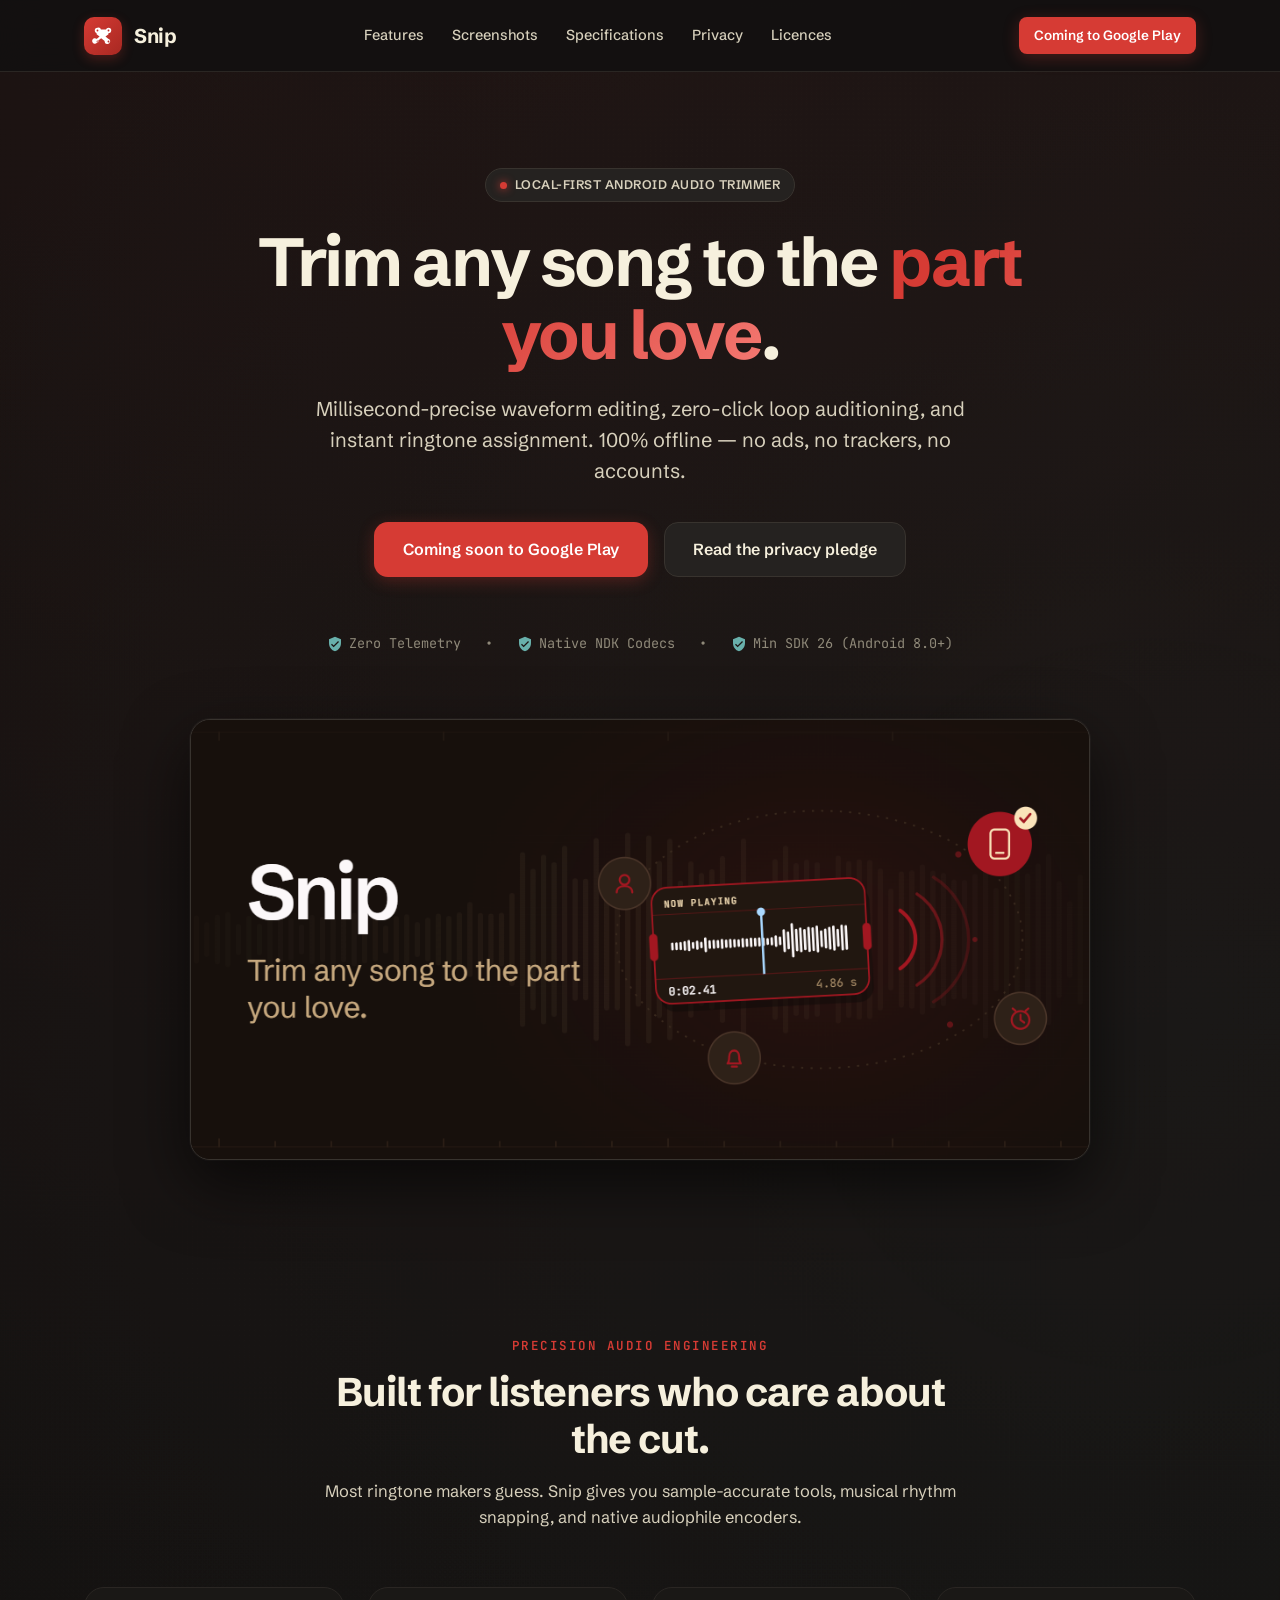
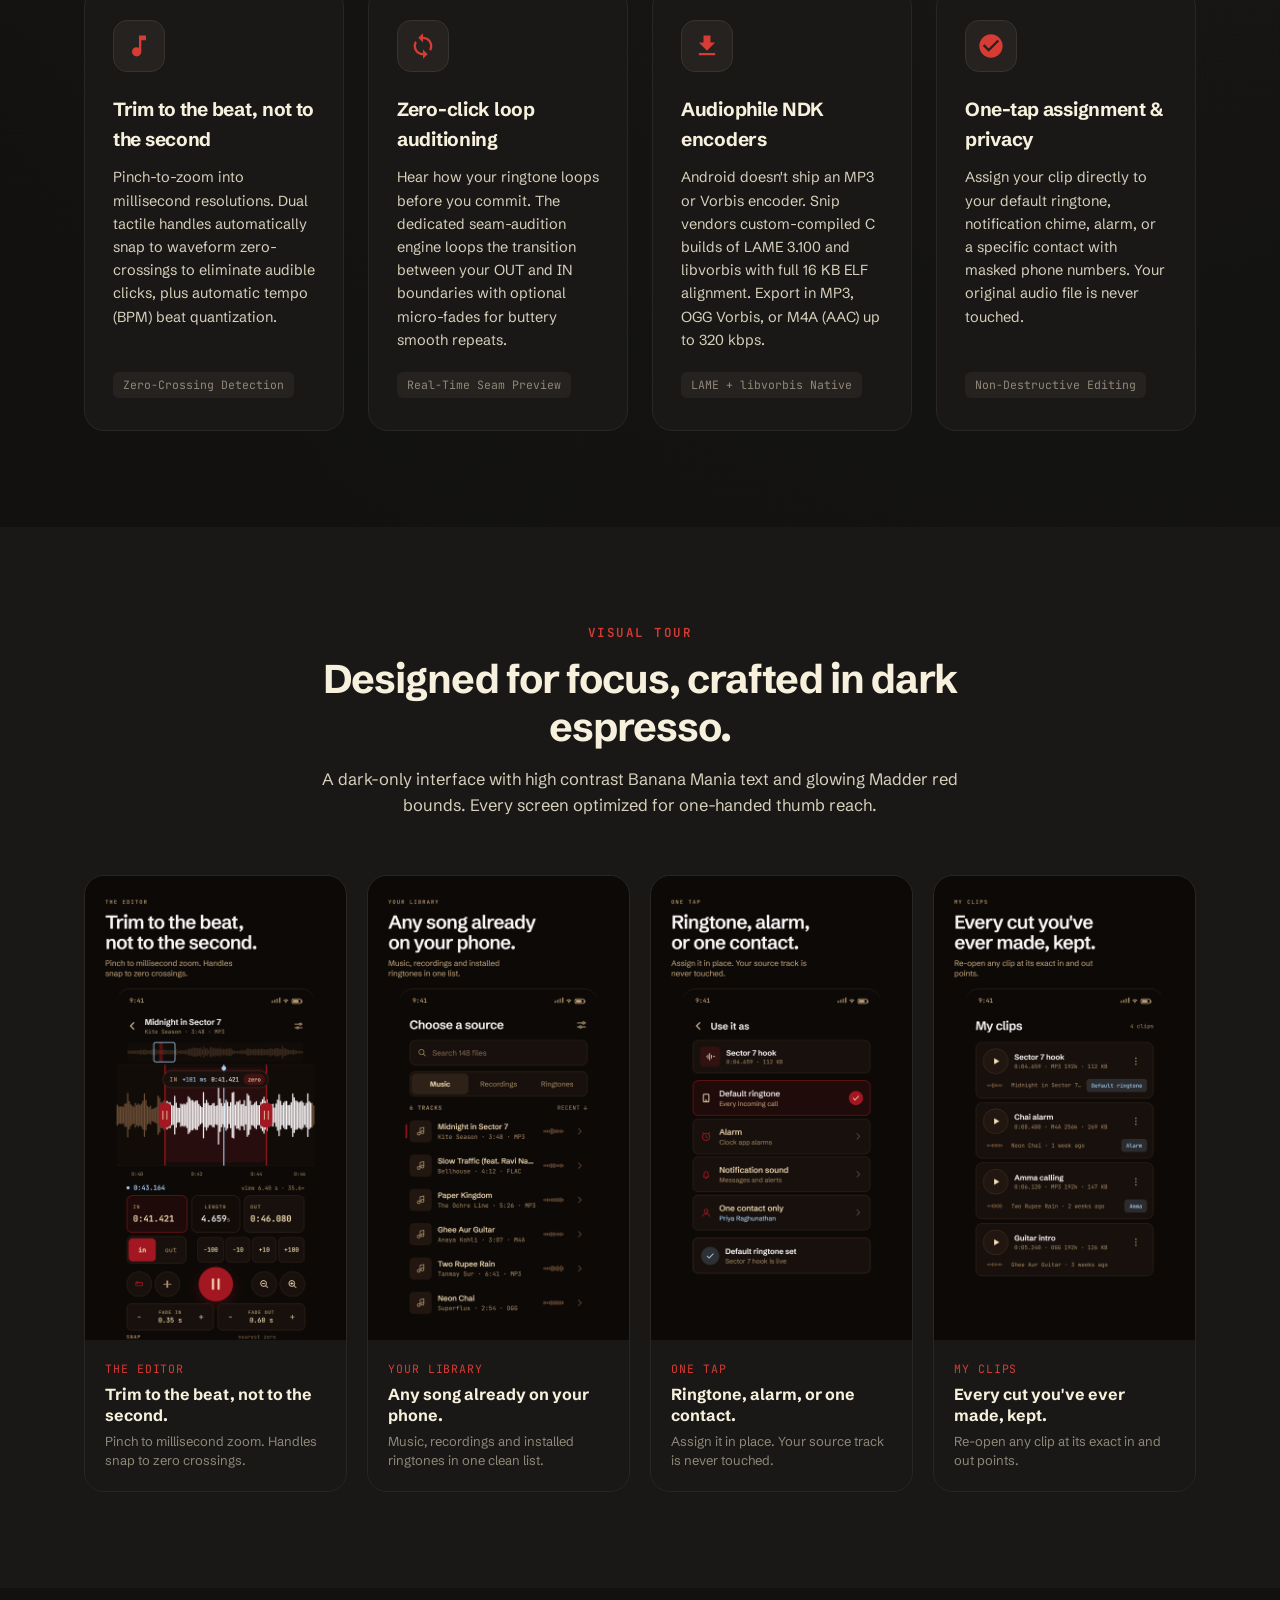
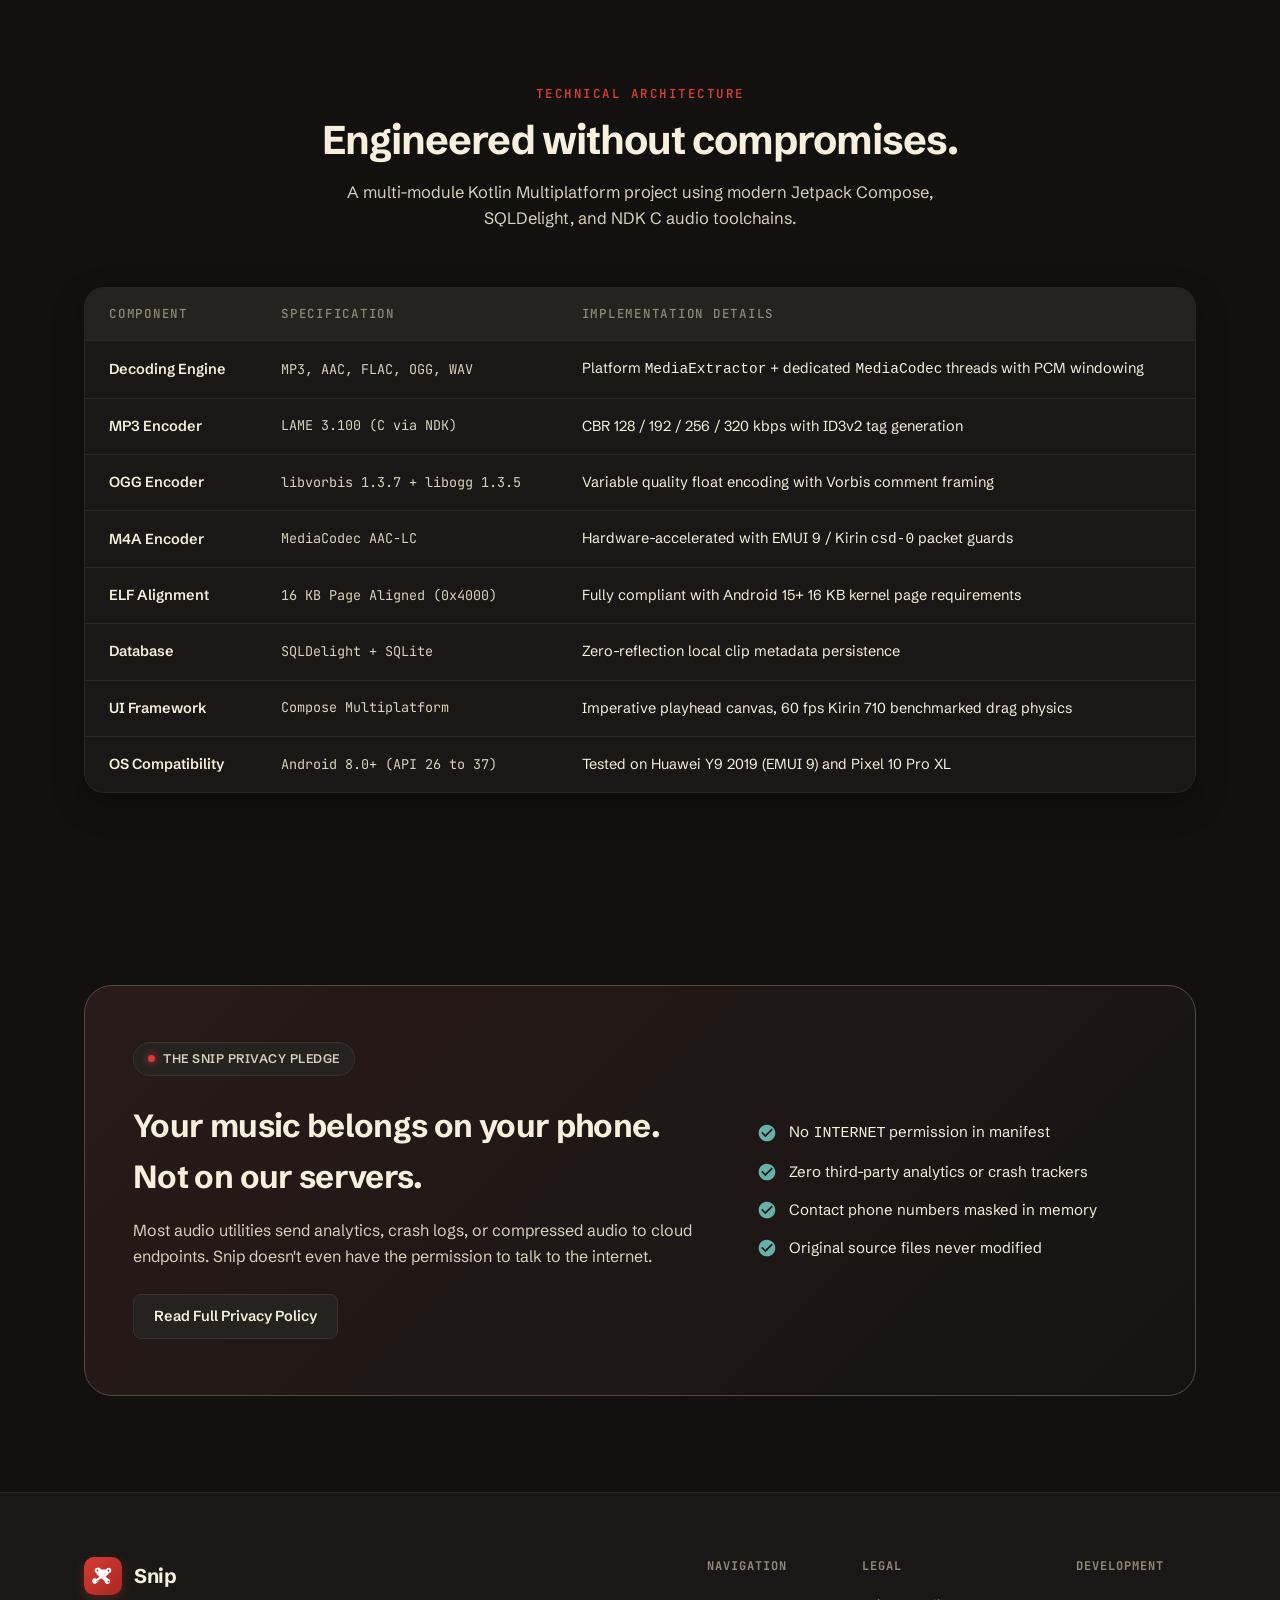
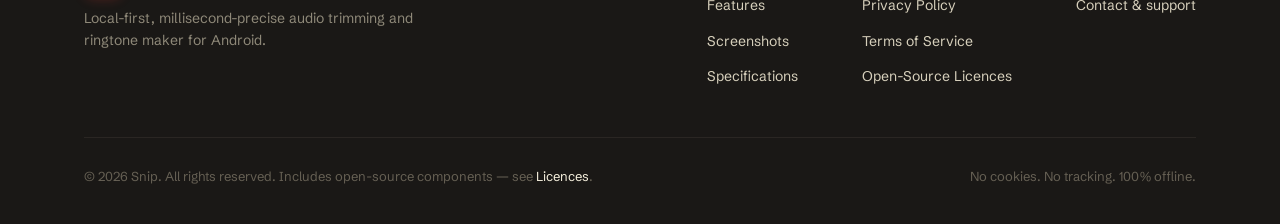
==== index.html @ 416686cb "Publish Snip website: landing page, privacy policy, terms, licences Co-Authored-By: Claude Opus 5 <n" ====
<!DOCTYPE html>
<html lang="en">
<head>
  <meta charset="UTF-8">
  <meta name="viewport" content="width=device-width, initial-scale=1.0">
  <title>Snip: Ringtone & Audio Trimmer — Local-first Android Audio Editor</title>
  <meta name="description" content="Trim any song to the part you love. Millisecond-precise, zero-click loops, native LAME MP3 & Vorbis OGG encoding, and instant contact ringtone assignment. 100% local, no analytics.">
  <link rel="stylesheet" href="style.css">
  <link rel="icon" type="image/png" href="assets/snip-01-icon-512.png">
</head>
<body>
  <!-- HEADER / NAV -->
  <header class="navbar">
    <div class="container">
      <a href="index.html" class="nav-brand">
        <div class="brand-badge">
          <svg viewBox="0 0 24 24"><path d="M6 3a3 3 0 0 0-3 3c0 1.3.8 2.4 2 2.8V10l3.3 2.5L5 15.2V15a3 3 0 1 0 1.2 2.4l3.8-2.9 3.8 2.9A3 3 0 1 0 18 15v.2l-3.3-2.7L18 10V8.8A3 3 0 0 0 21 6a3 3 0 0 0-3-3 3 3 0 0 0-2.8 2H9.8A3 3 0 0 0 6 3zm0 2a1 1 0 1 1 0 2 1 1 0 0 1 0-2zm12 0a1 1 0 1 1 0 2 1 1 0 0 1 0-2zm-12 12a1 1 0 1 1 0 2 1 1 0 0 1 0-2zm12 0a1 1 0 1 1 0 2 1 1 0 0 1 0-2z"/></svg>
        </div>
        <span>Snip</span>
      </a>
      <nav class="nav-links">
        <a href="#features">Features</a>
        <a href="#screenshots">Screenshots</a>
        <a href="#specs">Specifications</a>
        <a href="privacy.html">Privacy</a>
        <a href="licenses.html">Licences</a>
      </nav>
      <div class="nav-actions">
        <span class="btn btn-primary btn-sm" aria-disabled="true">Coming to Google Play</span>
      </div>
    </div>
  </header>

  <!-- HERO SECTION -->
  <section class="hero">
    <div class="container">
      <div class="pill-tag"><span class="dot"></span> Local-first Android Audio Trimmer</div>
      <h1 class="hero-title">Trim any song to the <span class="highlight">part you love</span>.</h1>
      <p class="hero-subtitle">Millisecond-precise waveform editing, zero-click loop auditioning, and instant ringtone assignment. 100% offline — no ads, no trackers, no accounts.</p>

      <div class="hero-cta-group">
        <span class="btn btn-primary btn-lg" aria-disabled="true">Coming soon to Google Play</span>
        <a href="privacy.html" class="btn btn-secondary btn-lg">Read the privacy pledge</a>
      </div>

      <div class="hero-trust">
        <span><svg viewBox="0 0 24 24" fill="currentColor"><path d="M12 1L3 5v6c0 5.55 3.84 10.74 9 12 5.16-1.26 9-6.45 9-12V5l-9-4zm-2 16l-4-4 1.41-1.41L10 14.17l6.59-6.59L18 9l-8 8z"/></svg> Zero Telemetry</span>
        <span>•</span>
        <span><svg viewBox="0 0 24 24" fill="currentColor"><path d="M12 1L3 5v6c0 5.55 3.84 10.74 9 12 5.16-1.26 9-6.45 9-12V5l-9-4zm-2 16l-4-4 1.41-1.41L10 14.17l6.59-6.59L18 9l-8 8z"/></svg> Native NDK Codecs</span>
        <span>•</span>
        <span><svg viewBox="0 0 24 24" fill="currentColor"><path d="M12 1L3 5v6c0 5.55 3.84 10.74 9 12 5.16-1.26 9-6.45 9-12V5l-9-4zm-2 16l-4-4 1.41-1.41L10 14.17l6.59-6.59L18 9l-8 8z"/></svg> Min SDK 26 (Android 8.0+)</span>
      </div>

      <div class="hero-showcase">
        <img src="assets/snip-02-feature-graphic-1024x500.png" alt="Snip Feature Graphic" class="hero-feature-graphic" width="1024" height="500">
      </div>
    </div>
  </section>

  <!-- FOUR FEATURE PILLARS -->
  <section class="section" id="features">
    <div class="container">
      <div class="section-header">
        <div class="section-eyebrow">Precision Audio Engineering</div>
        <h2 class="section-title">Built for listeners who care about the cut.</h2>
        <p class="section-description">Most ringtone makers guess. Snip gives you sample-accurate tools, musical rhythm snapping, and native audiophile encoders.</p>
      </div>

      <div class="features-grid">
        <!-- Feature 1 -->
        <div class="feature-card">
          <div class="feature-icon-wrapper">
            <svg width="28" height="28" viewBox="0 0 24 24" fill="currentColor"><path d="M12 3v10.55c-.59-.34-1.27-.55-2-.55-2.21 0-4 1.79-4 4s1.79 4 4 4 4-1.79 4-4V7h4V3h-6z"/></svg>
          </div>
          <h3>Trim to the beat, not to the second</h3>
          <p>Pinch-to-zoom into millisecond resolutions. Dual tactile handles automatically snap to waveform zero-crossings to eliminate audible clicks, plus automatic tempo (BPM) beat quantization.</p>
          <div class="feature-tag">Zero-Crossing Detection</div>
        </div>

        <!-- Feature 2 -->
        <div class="feature-card">
          <div class="feature-icon-wrapper">
            <svg width="28" height="28" viewBox="0 0 24 24" fill="currentColor"><path d="M12 4V1L8 5l4 4V6c3.31 0 6 2.69 6 6 0 1.01-.25 1.97-.7 2.8l1.46 1.46C19.54 15.03 20 13.57 20 12c0-4.42-3.58-8-8-8zm0 14c-3.31 0-6-2.69-6-6 0-1.01.25-1.97.7-2.8L5.24 7.74C4.46 8.97 4 10.43 4 12c0 4.42 3.58 8 8 8v3l4-4-4-4v3z"/></svg>
          </div>
          <h3>Zero-click loop auditioning</h3>
          <p>Hear how your ringtone loops before you commit. The dedicated seam-audition engine loops the transition between your OUT and IN boundaries with optional micro-fades for buttery smooth repeats.</p>
          <div class="feature-tag">Real-Time Seam Preview</div>
        </div>

        <!-- Feature 3 -->
        <div class="feature-card">
          <div class="feature-icon-wrapper">
            <svg width="28" height="28" viewBox="0 0 24 24" fill="currentColor"><path d="M19 9h-4V3H9v6H5l7 7 7-7zM5 18v2h14v-2H5z"/></svg>
          </div>
          <h3>Audiophile NDK encoders</h3>
          <p>Android doesn't ship an MP3 or Vorbis encoder. Snip vendors custom-compiled C builds of LAME 3.100 and libvorbis with full 16 KB ELF alignment. Export in MP3, OGG Vorbis, or M4A (AAC) up to 320 kbps.</p>
          <div class="feature-tag">LAME + libvorbis Native</div>
        </div>

        <!-- Feature 4 -->
        <div class="feature-card">
          <div class="feature-icon-wrapper">
            <svg width="28" height="28" viewBox="0 0 24 24" fill="currentColor"><path d="M12 2C6.48 2 2 6.48 2 12s4.48 10 10 10 10-4.48 10-10S17.52 2 12 2zm-2 15l-5-5 1.41-1.41L10 14.17l7.59-7.59L19 8l-9 9z"/></svg>
          </div>
          <h3>One-tap assignment &amp; privacy</h3>
          <p>Assign your clip directly to your default ringtone, notification chime, alarm, or a specific contact with masked phone numbers. Your original audio file is never touched.</p>
          <div class="feature-tag">Non-Destructive Editing</div>
        </div>
      </div>
    </div>
  </section>

  <!-- SCREENSHOT SHOWCASE -->
  <section class="section" id="screenshots" style="background: var(--bg-dark);">
    <div class="container">
      <div class="section-header">
        <div class="section-eyebrow">Visual Tour</div>
        <h2 class="section-title">Designed for focus, crafted in dark espresso.</h2>
        <p class="section-description">A dark-only interface with high contrast Banana Mania text and glowing Madder red bounds. Every screen optimized for one-handed thumb reach.</p>
      </div>

      <div class="gallery-grid">
        <!-- Frame 1 -->
        <div class="gallery-card">
          <div class="gallery-img-wrap">
            <img src="assets/snip-03-editor-1080x1920.png" alt="Snip Editor Screen" loading="lazy">
          </div>
          <div class="gallery-caption">
            <div class="eyebrow">The Editor</div>
            <h4>Trim to the beat, not to the second.</h4>
            <p>Pinch to millisecond zoom. Handles snap to zero crossings.</p>
          </div>
        </div>

        <!-- Frame 2 -->
        <div class="gallery-card">
          <div class="gallery-img-wrap">
            <img src="assets/snip-04-library-1080x1920.png" alt="Snip Library Screen" loading="lazy">
          </div>
          <div class="gallery-caption">
            <div class="eyebrow">Your Library</div>
            <h4>Any song already on your phone.</h4>
            <p>Music, recordings and installed ringtones in one clean list.</p>
          </div>
        </div>

        <!-- Frame 3 -->
        <div class="gallery-card">
          <div class="gallery-img-wrap">
            <img src="assets/snip-05-assign-1080x1920.png" alt="Snip Assign Screen" loading="lazy">
          </div>
          <div class="gallery-caption">
            <div class="eyebrow">One Tap</div>
            <h4>Ringtone, alarm, or one contact.</h4>
            <p>Assign it in place. Your source track is never touched.</p>
          </div>
        </div>

        <!-- Frame 4 -->
        <div class="gallery-card">
          <div class="gallery-img-wrap">
            <img src="assets/snip-06-clips-1080x1920.png" alt="Snip Saved Clips Screen" loading="lazy">
          </div>
          <div class="gallery-caption">
            <div class="eyebrow">My Clips</div>
            <h4>Every cut you've ever made, kept.</h4>
            <p>Re-open any clip at its exact in and out points.</p>
          </div>
        </div>
      </div>
    </div>
  </section>

  <!-- SPECIFICATIONS TABLE -->
  <section class="section" id="specs">
    <div class="container">
      <div class="section-header">
        <div class="section-eyebrow">Technical Architecture</div>
        <h2 class="section-title">Engineered without compromises.</h2>
        <p class="section-description">A multi-module Kotlin Multiplatform project using modern Jetpack Compose, SQLDelight, and NDK C audio toolchains.</p>
      </div>

      <div class="specs-table-wrapper">
        <table class="specs-table">
          <thead>
            <tr>
              <th>Component</th>
              <th>Specification</th>
              <th>Implementation Details</th>
            </tr>
          </thead>
          <tbody>
            <tr>
              <td><strong>Decoding Engine</strong></td>
              <td class="mono">MP3, AAC, FLAC, OGG, WAV</td>
              <td>Platform <code>MediaExtractor</code> + dedicated <code>MediaCodec</code> threads with PCM windowing</td>
            </tr>
            <tr>
              <td><strong>MP3 Encoder</strong></td>
              <td class="mono">LAME 3.100 (C via NDK)</td>
              <td>CBR 128 / 192 / 256 / 320 kbps with ID3v2 tag generation</td>
            </tr>
            <tr>
              <td><strong>OGG Encoder</strong></td>
              <td class="mono">libvorbis 1.3.7 + libogg 1.3.5</td>
              <td>Variable quality float encoding with Vorbis comment framing</td>
            </tr>
            <tr>
              <td><strong>M4A Encoder</strong></td>
              <td class="mono">MediaCodec AAC-LC</td>
              <td>Hardware-accelerated with EMUI 9 / Kirin <code>csd-0</code> packet guards</td>
            </tr>
            <tr>
              <td><strong>ELF Alignment</strong></td>
              <td class="mono">16 KB Page Aligned (0x4000)</td>
              <td>Fully compliant with Android 15+ 16 KB kernel page requirements</td>
            </tr>
            <tr>
              <td><strong>Database</strong></td>
              <td class="mono">SQLDelight + SQLite</td>
              <td>Zero-reflection local clip metadata persistence</td>
            </tr>
            <tr>
              <td><strong>UI Framework</strong></td>
              <td class="mono">Compose Multiplatform</td>
              <td>Imperative playhead canvas, 60 fps Kirin 710 benchmarked drag physics</td>
            </tr>
            <tr>
              <td><strong>OS Compatibility</strong></td>
              <td class="mono">Android 8.0+ (API 26 to 37)</td>
              <td>Tested on Huawei Y9 2019 (EMUI 9) and Pixel 10 Pro XL</td>
            </tr>
          </tbody>
        </table>
      </div>
    </div>
  </section>

  <!-- PRIVACY BANNER -->
  <section class="section">
    <div class="container">
      <div class="privacy-banner">
        <div class="privacy-content">
          <div class="pill-tag"><span class="dot"></span> The Snip Privacy Pledge</div>
          <h3>Your music belongs on your phone. Not on our servers.</h3>
          <p>Most audio utilities send analytics, crash logs, or compressed audio to cloud endpoints. Snip doesn't even have the permission to talk to the internet.</p>
          <a href="privacy.html" class="btn btn-secondary">Read Full Privacy Policy</a>
        </div>
        <ul class="privacy-points">
          <li>
            <svg width="20" height="20" viewBox="0 0 24 24" fill="currentColor"><path d="M12 2C6.48 2 2 6.48 2 12s4.48 10 10 10 10-4.48 10-10S17.52 2 12 2zm-2 15l-5-5 1.41-1.41L10 14.17l7.59-7.59L19 8l-9 9z"/></svg>
            <span>No <code>INTERNET</code> permission in manifest</span>
          </li>
          <li>
            <svg width="20" height="20" viewBox="0 0 24 24" fill="currentColor"><path d="M12 2C6.48 2 2 6.48 2 12s4.48 10 10 10 10-4.48 10-10S17.52 2 12 2zm-2 15l-5-5 1.41-1.41L10 14.17l7.59-7.59L19 8l-9 9z"/></svg>
            <span>Zero third-party analytics or crash trackers</span>
          </li>
          <li>
            <svg width="20" height="20" viewBox="0 0 24 24" fill="currentColor"><path d="M12 2C6.48 2 2 6.48 2 12s4.48 10 10 10 10-4.48 10-10S17.52 2 12 2zm-2 15l-5-5 1.41-1.41L10 14.17l7.59-7.59L19 8l-9 9z"/></svg>
            <span>Contact phone numbers masked in memory</span>
          </li>
          <li>
            <svg width="20" height="20" viewBox="0 0 24 24" fill="currentColor"><path d="M12 2C6.48 2 2 6.48 2 12s4.48 10 10 10 10-4.48 10-10S17.52 2 12 2zm-2 15l-5-5 1.41-1.41L10 14.17l7.59-7.59L19 8l-9 9z"/></svg>
            <span>Original source files never modified</span>
          </li>
        </ul>
      </div>
    </div>
  </section>

  <!-- FOOTER -->
  <footer class="footer">
    <div class="container">
      <div class="footer-top">
        <div class="footer-brand">
          <div class="nav-brand">
            <div class="brand-badge">
              <svg viewBox="0 0 24 24"><path d="M6 3a3 3 0 0 0-3 3c0 1.3.8 2.4 2 2.8V10l3.3 2.5L5 15.2V15a3 3 0 1 0 1.2 2.4l3.8-2.9 3.8 2.9A3 3 0 1 0 18 15v.2l-3.3-2.7L18 10V8.8A3 3 0 0 0 21 6a3 3 0 0 0-3-3 3 3 0 0 0-2.8 2H9.8A3 3 0 0 0 6 3zm0 2a1 1 0 1 1 0 2 1 1 0 0 1 0-2zm12 0a1 1 0 1 1 0 2 1 1 0 0 1 0-2zm-12 12a1 1 0 1 1 0 2 1 1 0 0 1 0-2zm12 0a1 1 0 1 1 0 2 1 1 0 0 1 0-2z"/></svg>
            </div>
            <span>Snip</span>
          </div>
          <p>Local-first, millisecond-precise audio trimming and ringtone maker for Android.</p>
        </div>
        <div class="footer-nav">
          <div class="footer-col">
            <h5>Navigation</h5>
            <ul>
              <li><a href="#features">Features</a></li>
              <li><a href="#screenshots">Screenshots</a></li>
              <li><a href="#specs">Specifications</a></li>
            </ul>
          </div>
          <div class="footer-col">
            <h5>Legal</h5>
            <ul>
              <li><a href="privacy.html">Privacy Policy</a></li>
              <li><a href="terms.html">Terms of Service</a></li>
              <li><a href="licenses.html">Open-Source Licences</a></li>
            </ul>
          </div>
          <div class="footer-col">
            <h5>Development</h5>
            <ul>
              <li><a href="https://github.com/shayann07/snip-site/issues" target="_blank" rel="noopener">Contact &amp; support</a></li>
            </ul>
          </div>
        </div>
      </div>
      <div class="footer-bottom">
        <div>&copy; 2026 Snip. All rights reserved. Includes open-source components &mdash; see <a href="licenses.html">Licences</a>.</div>
        <div>No cookies. No tracking. 100% offline.</div>
      </div>
    </div>
  </footer>
</body>
</html>
---- style.css ----
@import url('https://fonts.googleapis.com/css2?family=JetBrains+Mono:wght@400;500;600&family=Schibsted+Grotesk:ital,wght@0,400;0,500;0,600;0,700;1,400&display=swap');

:root {
  --bg-darkest: #121110;
  --bg-dark: #1A1816;
  --bg-surface: #252220;
  --bg-surface-elevated: #2C2825;
  --border-subtle: #2A2623;
  --border-medium: #38332E;
  --border-highlight: #524B44;
  --ink-primary: #F6F0DD;
  --ink-secondary: #D7D0BC;
  --ink-tertiary: #8F8979;
  --ink-muted: #666054;
  --action: #D63B34;
  --action-hover: #E05048;
  --action-glow: rgba(214, 59, 52, 0.28);
  --action-subtle: rgba(214, 59, 52, 0.12);
  --accent-sky: #68B0AB;
  --accent-sky-glow: rgba(104, 176, 171, 0.2);
  --font-main: 'Schibsted Grotesk', -apple-system, BlinkMacSystemFont, 'Segoe UI', Roboto, sans-serif;
  --font-mono: 'JetBrains Mono', monospace;
  --radius-sm: 8px;
  --radius-md: 14px;
  --radius-lg: 20px;
  --radius-xl: 28px;
  --container-max: 1160px;
  --transition-fast: 0.15s ease;
  --transition-normal: 0.25s cubic-bezier(0.16, 1, 0.3, 1);
}

*, *::before, *::after {
  box-sizing: border-box;
  margin: 0;
  padding: 0;
}

html {
  font-family: var(--font-main);
  background-color: var(--bg-darkest);
  color: var(--ink-primary);
  scroll-behavior: smooth;
  -webkit-font-smoothing: antialiased;
  -moz-osx-font-smoothing: grayscale;
}

body {
  min-height: 100vh;
  display: flex;
  flex-direction: column;
  line-height: 1.6;
  overflow-x: hidden;
  background: radial-gradient(circle at 50% -10%, rgba(214, 59, 52, 0.08) 0%, transparent 45%),
              radial-gradient(circle at 90% 20%, rgba(104, 176, 171, 0.04) 0%, transparent 35%),
              var(--bg-darkest);
}

a {
  color: var(--ink-primary);
  text-decoration: none;
  transition: color var(--transition-fast);
}

a:hover {
  color: var(--action);
}

.container {
  width: 100%;
  max-width: var(--container-max);
  margin: 0 auto;
  padding: 0 24px;
}

/* NAVBAR */
.navbar {
  position: sticky;
  top: 0;
  z-index: 100;
  background: rgba(18, 17, 16, 0.82);
  backdrop-filter: blur(16px);
  -webkit-backdrop-filter: blur(16px);
  border-bottom: 1px solid var(--border-subtle);
  height: 72px;
  display: flex;
  align-items: center;
}

.navbar .container {
  display: flex;
  align-items: center;
  justify-content: space-between;
}

.nav-brand {
  display: flex;
  align-items: center;
  gap: 12px;
  font-weight: 700;
  font-size: 20px;
  letter-spacing: -0.02em;
  color: var(--ink-primary);
}

.nav-brand .brand-badge {
  display: inline-flex;
  align-items: center;
  justify-content: center;
  width: 38px;
  height: 38px;
  background: linear-gradient(135deg, var(--action) 0%, #A82822 100%);
  border-radius: 10px;
  box-shadow: 0 4px 12px var(--action-glow);
}

.nav-brand .brand-badge svg {
  width: 22px;
  height: 22px;
  fill: #FFFFFF;
}

.nav-links {
  display: flex;
  align-items: center;
  gap: 28px;
  list-style: none;
}

.nav-links a {
  font-size: 14.5px;
  font-weight: 500;
  color: var(--ink-secondary);
}

.nav-links a:hover, .nav-links a.active {
  color: var(--ink-primary);
}

.nav-actions {
  display: flex;
  align-items: center;
  gap: 16px;
}

/* BUTTONS */
.btn {
  display: inline-flex;
  align-items: center;
  justify-content: center;
  gap: 8px;
  padding: 10px 20px;
  border-radius: var(--radius-sm);
  font-size: 14.5px;
  font-weight: 600;
  cursor: pointer;
  transition: all var(--transition-normal);
  border: 1px solid transparent;
  text-decoration: none;
}

.btn-primary {
  background: var(--action);
  color: #FFFFFF;
  box-shadow: 0 4px 16px var(--action-glow);
}

.btn-primary:hover {
  background: var(--action-hover);
  color: #FFFFFF;
  transform: translateY(-1px);
  box-shadow: 0 6px 20px rgba(214, 59, 52, 0.4);
}

.btn-secondary {
  background: var(--bg-surface);
  color: var(--ink-primary);
  border-color: var(--border-medium);
}

.btn-secondary:hover {
  background: var(--bg-surface-elevated);
  border-color: var(--border-highlight);
  color: var(--ink-primary);
  transform: translateY(-1px);
}

.btn-sm {
  padding: 7px 14px;
  font-size: 13.5px;
}

.btn-lg {
  padding: 14px 28px;
  font-size: 16px;
  border-radius: var(--radius-md);
}

/* HERO SECTION */
.hero {
  padding: 96px 0 80px;
  text-align: center;
  position: relative;
}

.pill-tag {
  display: inline-flex;
  align-items: center;
  gap: 8px;
  padding: 6px 14px;
  border-radius: 9999px;
  background: var(--bg-surface);
  border: 1px solid var(--border-medium);
  font-size: 12.5px;
  font-weight: 600;
  letter-spacing: 0.04em;
  text-transform: uppercase;
  color: var(--ink-secondary);
  margin-bottom: 24px;
}

.pill-tag .dot {
  width: 7px;
  height: 7px;
  border-radius: 50%;
  background: var(--action);
  box-shadow: 0 0 8px var(--action);
}

.hero-title {
  font-size: clamp(38px, 6vw, 68px);
  font-weight: 700;
  line-height: 1.08;
  letter-spacing: -0.035em;
  color: var(--ink-primary);
  max-width: 820px;
  margin: 0 auto 20px;
}

.hero-title .highlight {
  background: linear-gradient(135deg, var(--action) 20%, #F57A73 100%);
  -webkit-background-clip: text;
  -webkit-text-fill-color: transparent;
}

.hero-subtitle {
  font-size: clamp(17px, 2.2vw, 20px);
  color: var(--ink-secondary);
  max-width: 660px;
  margin: 0 auto 36px;
  line-height: 1.55;
}

.hero-cta-group {
  display: flex;
  align-items: center;
  justify-content: center;
  gap: 16px;
  margin-bottom: 56px;
  flex-wrap: wrap;
}

.hero-trust {
  display: flex;
  align-items: center;
  justify-content: center;
  gap: 24px;
  font-size: 13.5px;
  color: var(--ink-tertiary);
  font-family: var(--font-mono);
  margin-bottom: 64px;
}

.hero-trust span {
  display: inline-flex;
  align-items: center;
  gap: 6px;
}

.hero-trust svg {
  width: 16px;
  height: 16px;
  color: var(--accent-sky);
}

.hero-showcase {
  position: relative;
  max-width: 900px;
  margin: 0 auto;
}

.hero-feature-graphic {
  width: 100%;
  height: auto;
  border-radius: var(--radius-lg);
  border: 1px solid var(--border-medium);
  box-shadow: 0 24px 64px rgba(0, 0, 0, 0.6), 0 0 0 1px rgba(255, 255, 255, 0.04);
  display: block;
}

/* SECTION COMMON */
.section {
  padding: 96px 0;
  position: relative;
}

.section-header {
  text-align: center;
  max-width: 640px;
  margin: 0 auto 56px;
}

.section-eyebrow {
  font-family: var(--font-mono);
  font-size: 12.5px;
  font-weight: 600;
  letter-spacing: 0.12em;
  text-transform: uppercase;
  color: var(--action);
  margin-bottom: 12px;
}

.section-title {
  font-size: clamp(28px, 3.8vw, 40px);
  font-weight: 700;
  line-height: 1.18;
  letter-spacing: -0.025em;
  color: var(--ink-primary);
  margin-bottom: 16px;
}

.section-description {
  font-size: 16.5px;
  color: var(--ink-secondary);
  line-height: 1.6;
}

/* FEATURES GRID */
.features-grid {
  display: grid;
  grid-template-columns: repeat(auto-fit, minmax(260px, 1fr));
  gap: 24px;
}

.feature-card {
  background: var(--bg-dark);
  border: 1px solid var(--border-subtle);
  border-radius: var(--radius-lg);
  padding: 32px 28px;
  transition: all var(--transition-normal);
  display: flex;
  flex-direction: column;
}

.feature-card:hover {
  transform: translateY(-4px);
  border-color: var(--border-highlight);
  box-shadow: 0 16px 36px rgba(0, 0, 0, 0.4);
}

.feature-icon-wrapper {
  width: 52px;
  height: 52px;
  border-radius: 14px;
  background: var(--bg-surface);
  border: 1px solid var(--border-medium);
  display: flex;
  align-items: center;
  justify-content: center;
  margin-bottom: 22px;
  color: var(--action);
}

.feature-card h3 {
  font-size: 19px;
  font-weight: 700;
  letter-spacing: -0.015em;
  color: var(--ink-primary);
  margin-bottom: 12px;
}

.feature-card p {
  font-size: 14.5px;
  color: var(--ink-secondary);
  line-height: 1.6;
  flex-grow: 1;
}

.feature-tag {
  display: inline-block;
  margin-top: 20px;
  font-family: var(--font-mono);
  font-size: 11.5px;
  color: var(--ink-tertiary);
  background: var(--bg-surface);
  padding: 4px 10px;
  border-radius: 6px;
  width: fit-content;
}

/* SCREENSHOT SHOWCASE */
.gallery-grid {
  display: grid;
  grid-template-columns: repeat(4, 1fr);
  gap: 20px;
}

.gallery-card {
  background: var(--bg-dark);
  border: 1px solid var(--border-subtle);
  border-radius: var(--radius-lg);
  overflow: hidden;
  transition: all var(--transition-normal);
  display: flex;
  flex-direction: column;
}

.gallery-card:hover {
  transform: translateY(-4px);
  border-color: var(--border-highlight);
}

.gallery-img-wrap {
  width: 100%;
  aspect-ratio: 9 / 16;
  overflow: hidden;
  background: var(--bg-surface);
  position: relative;
}

.gallery-img-wrap img {
  width: 100%;
  height: 100%;
  object-fit: cover;
  transition: transform var(--transition-normal);
}

.gallery-card:hover .gallery-img-wrap img {
  transform: scale(1.02);
}

.gallery-caption {
  padding: 20px;
  background: var(--bg-dark);
}

.gallery-caption .eyebrow {
  font-family: var(--font-mono);
  font-size: 11.5px;
  color: var(--action);
  text-transform: uppercase;
  letter-spacing: 0.08em;
  margin-bottom: 6px;
}

.gallery-caption h4 {
  font-size: 16px;
  font-weight: 700;
  color: var(--ink-primary);
  margin-bottom: 6px;
  line-height: 1.3;
}

.gallery-caption p {
  font-size: 13px;
  color: var(--ink-tertiary);
  line-height: 1.5;
}

/* SPECS & FORMAT MATRIX */
.specs-table-wrapper {
  background: var(--bg-dark);
  border: 1px solid var(--border-subtle);
  border-radius: var(--radius-lg);
  overflow: hidden;
  box-shadow: 0 12px 32px rgba(0, 0, 0, 0.3);
}

.specs-table {
  width: 100%;
  border-collapse: collapse;
  text-align: left;
}

.specs-table th, .specs-table td {
  padding: 16px 24px;
  border-bottom: 1px solid var(--border-subtle);
  font-size: 14.5px;
}

.specs-table th {
  background: var(--bg-surface);
  color: var(--ink-tertiary);
  font-family: var(--font-mono);
  font-weight: 500;
  font-size: 12.5px;
  text-transform: uppercase;
  letter-spacing: 0.06em;
}

.specs-table tr:last-child td {
  border-bottom: none;
}

.specs-table td strong {
  color: var(--ink-primary);
  font-weight: 600;
}

.specs-table td.mono {
  font-family: var(--font-mono);
  font-size: 13.5px;
  color: var(--ink-secondary);
}

.status-badge {
  display: inline-flex;
  align-items: center;
  gap: 6px;
  font-family: var(--font-mono);
  font-size: 12px;
  font-weight: 600;
  padding: 3px 8px;
  border-radius: 4px;
  background: rgba(104, 176, 171, 0.14);
  color: var(--accent-sky);
}

/* PRIVACY CALLOUT */
.privacy-banner {
  background: linear-gradient(135deg, rgba(214, 59, 52, 0.08) 0%, rgba(18, 17, 16, 0.6) 100%),
              var(--bg-dark);
  border: 1px solid var(--border-highlight);
  border-radius: var(--radius-xl);
  padding: 56px 48px;
  display: grid;
  grid-template-columns: 1.2fr 0.8fr;
  gap: 40px;
  align-items: center;
}

.privacy-content h3 {
  font-size: 32px;
  font-weight: 700;
  letter-spacing: -0.02em;
  color: var(--ink-primary);
  margin-bottom: 16px;
}

.privacy-content p {
  font-size: 16px;
  color: var(--ink-secondary);
  line-height: 1.6;
  margin-bottom: 24px;
}

.privacy-points {
  list-style: none;
  display: flex;
  flex-direction: column;
  gap: 14px;
}

.privacy-points li {
  display: flex;
  align-items: center;
  gap: 12px;
  font-size: 15px;
  color: var(--ink-primary);
}

.privacy-points svg {
  color: var(--accent-sky);
  flex-shrink: 0;
}

/* LEGAL PAGES ARTICLE STYLING */
.legal-page {
  padding: 64px 0 96px;
}

.legal-header {
  border-bottom: 1px solid var(--border-subtle);
  padding-bottom: 32px;
  margin-bottom: 48px;
}

.legal-header h1 {
  font-size: clamp(32px, 4vw, 44px);
  font-weight: 700;
  letter-spacing: -0.025em;
  color: var(--ink-primary);
  margin-bottom: 12px;
}

.legal-header .meta {
  font-family: var(--font-mono);
  font-size: 13.5px;
  color: var(--ink-tertiary);
}

.legal-content {
  max-width: 820px;
  color: var(--ink-secondary);
  font-size: 16px;
  line-height: 1.75;
}

.legal-content h2 {
  font-size: 24px;
  font-weight: 700;
  color: var(--ink-primary);
  margin: 44px 0 16px;
  letter-spacing: -0.015em;
  border-bottom: 1px solid var(--border-subtle);
  padding-bottom: 8px;
}

.legal-content h3 {
  font-size: 18px;
  font-weight: 600;
  color: var(--ink-primary);
  margin: 28px 0 12px;
}

.legal-content p {
  margin-bottom: 20px;
}

.legal-content ul, .legal-content ol {
  margin: 0 0 24px 24px;
}

.legal-content li {
  margin-bottom: 8px;
}

.legal-content code {
  font-family: var(--font-mono);
  font-size: 14px;
  background: var(--bg-surface);
  color: var(--ink-primary);
  padding: 2px 6px;
  border-radius: 4px;
  border: 1px solid var(--border-medium);
}

.legal-content pre {
  background: var(--bg-dark);
  border: 1px solid var(--border-subtle);
  border-radius: var(--radius-sm);
  padding: 20px;
  overflow-x: auto;
  font-family: var(--font-mono);
  font-size: 13px;
  line-height: 1.5;
  color: var(--ink-secondary);
  margin: 20px 0 28px;
}

.callout-box {
  background: var(--bg-dark);
  border-left: 3px solid var(--action);
  padding: 20px 24px;
  border-radius: 0 var(--radius-sm) var(--radius-sm) 0;
  margin: 24px 0;
}

.callout-box p:last-child {
  margin-bottom: 0;
}

/* FOOTER */
.footer {
  margin-top: auto;
  background: var(--bg-dark);
  border-top: 1px solid var(--border-subtle);
  padding: 64px 0 40px;
}

.footer-top {
  display: flex;
  justify-content: space-between;
  align-items: flex-start;
  gap: 40px;
  margin-bottom: 48px;
  flex-wrap: wrap;
}

.footer-brand {
  max-width: 340px;
}

.footer-brand p {
  font-size: 14px;
  color: var(--ink-tertiary);
  margin-top: 12px;
  line-height: 1.6;
}

.footer-nav {
  display: flex;
  gap: 64px;
  flex-wrap: wrap;
}

.footer-col h5 {
  font-family: var(--font-mono);
  font-size: 12px;
  text-transform: uppercase;
  letter-spacing: 0.08em;
  color: var(--ink-tertiary);
  margin-bottom: 16px;
}

.footer-col ul {
  list-style: none;
  display: flex;
  flex-direction: column;
  gap: 10px;
}

.footer-col a {
  font-size: 14px;
  color: var(--ink-secondary);
}

.footer-col a:hover {
  color: var(--ink-primary);
}

.footer-bottom {
  display: flex;
  justify-content: space-between;
  align-items: center;
  border-top: 1px solid var(--border-subtle);
  padding-top: 28px;
  font-size: 13px;
  color: var(--ink-muted);
  flex-wrap: wrap;
  gap: 16px;
}

/* RESPONSIVE */
@media (max-width: 960px) {
  .gallery-grid {
    grid-template-columns: repeat(2, 1fr);
  }
  .privacy-banner {
    grid-template-columns: 1fr;
    padding: 36px 28px;
  }
}

@media (max-width: 640px) {
  .nav-links {
    display: none;
  }
  .gallery-grid {
    grid-template-columns: 1fr;
  }
  .hero-trust {
    flex-direction: column;
    gap: 10px;
  }
  .footer-top {
    flex-direction: column;
  }
  .footer-nav {
    gap: 36px;
  }
}
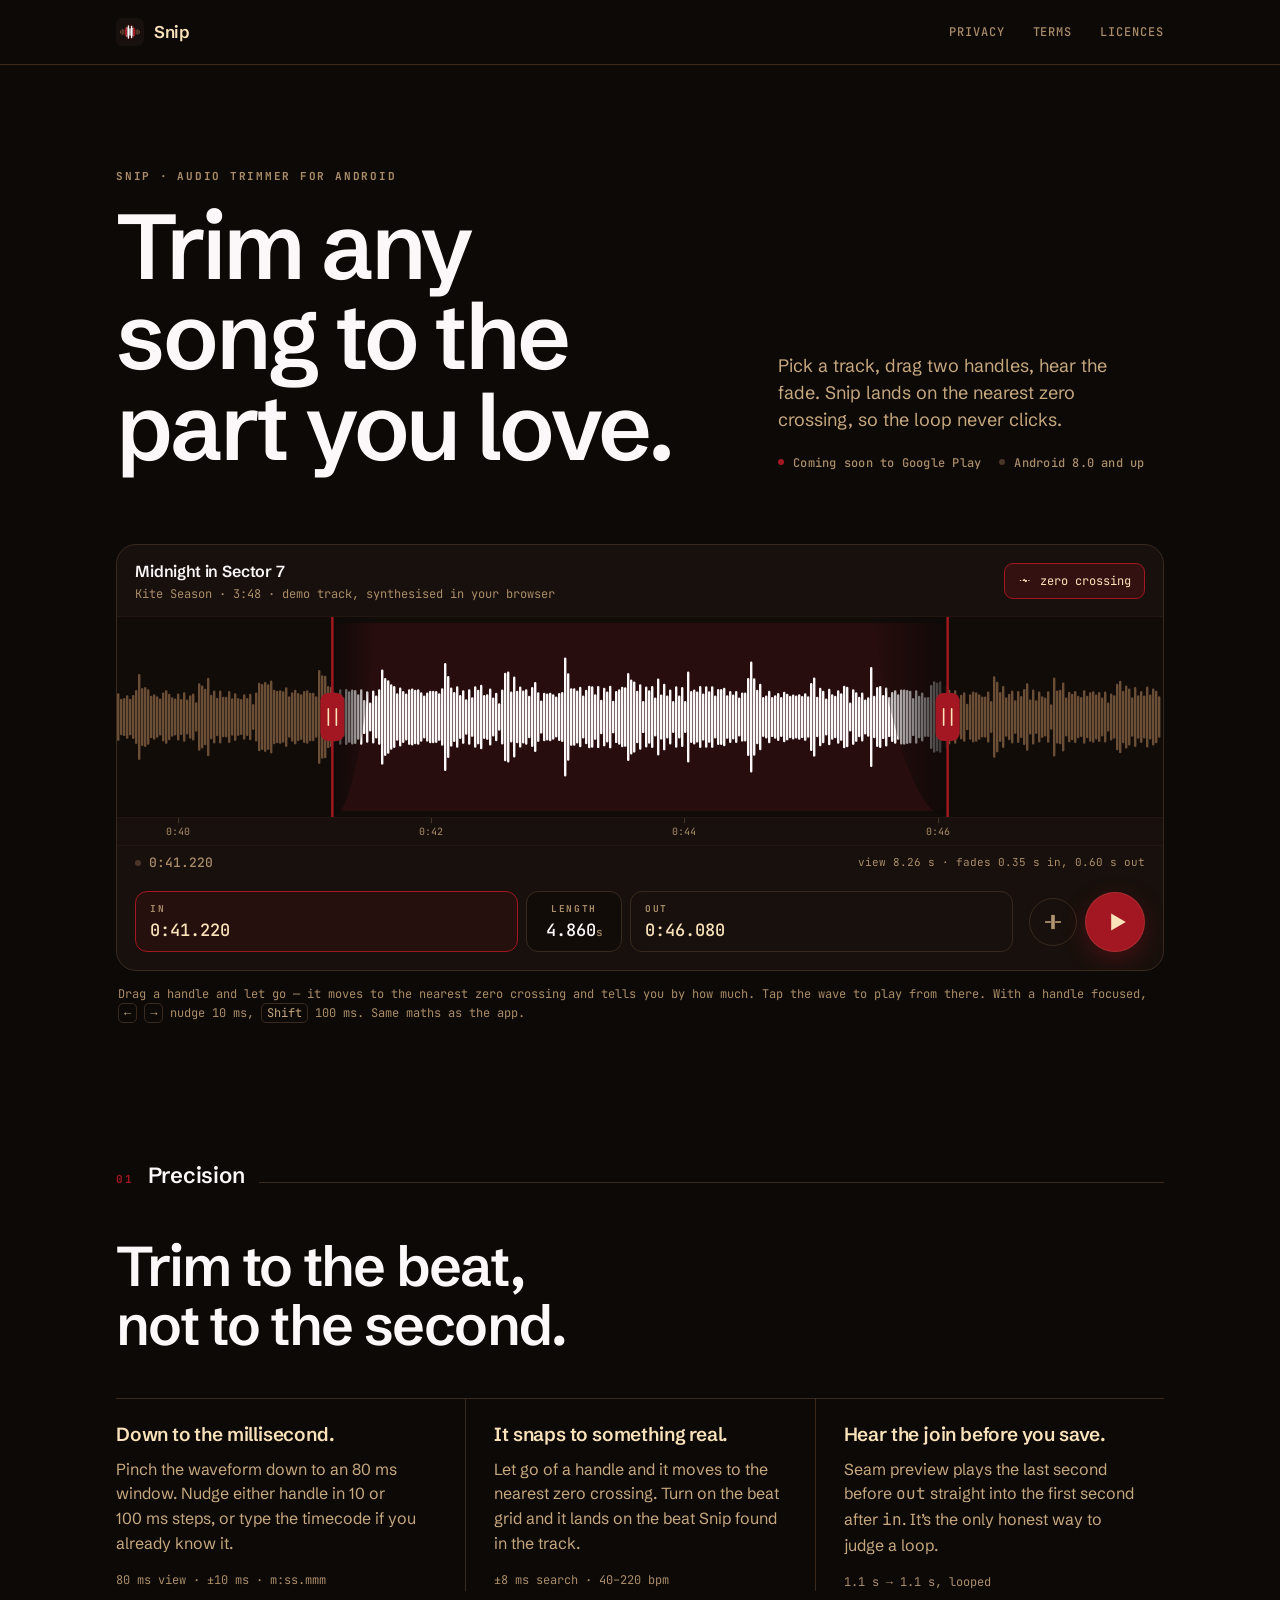
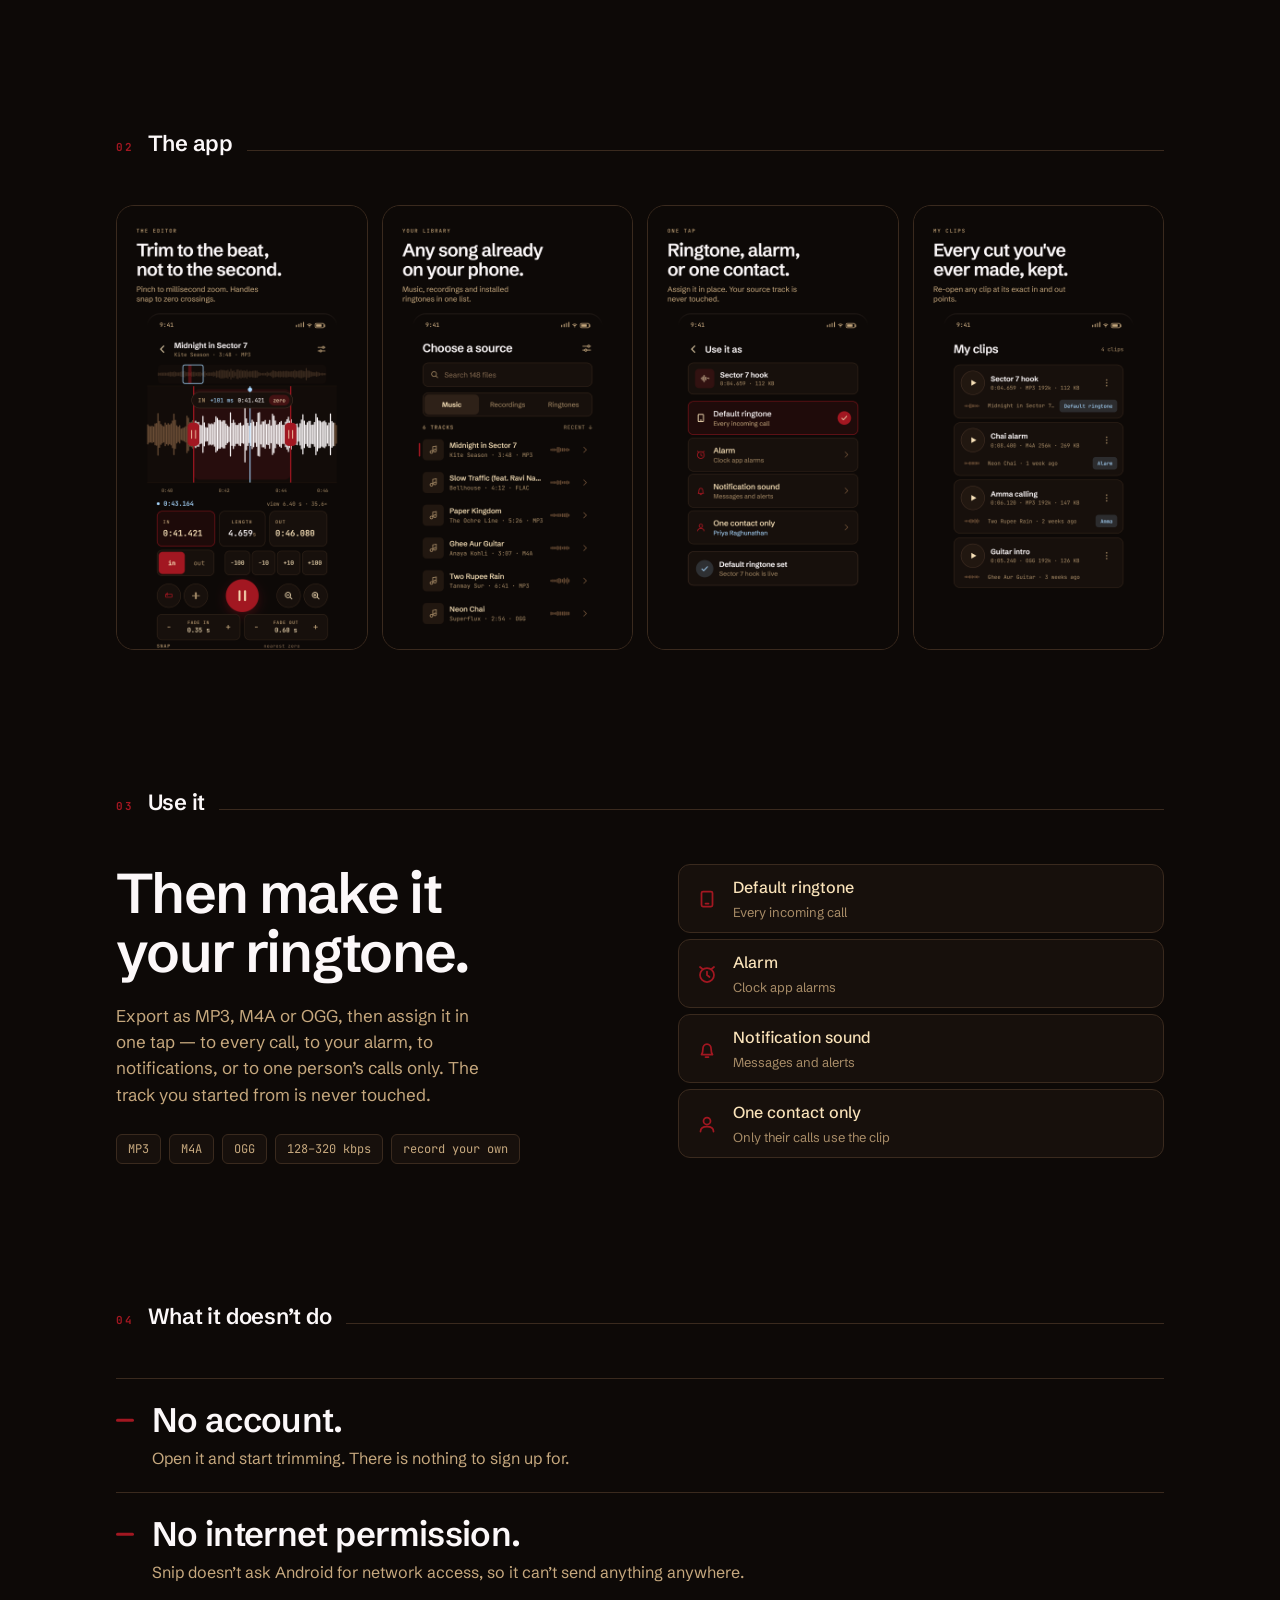
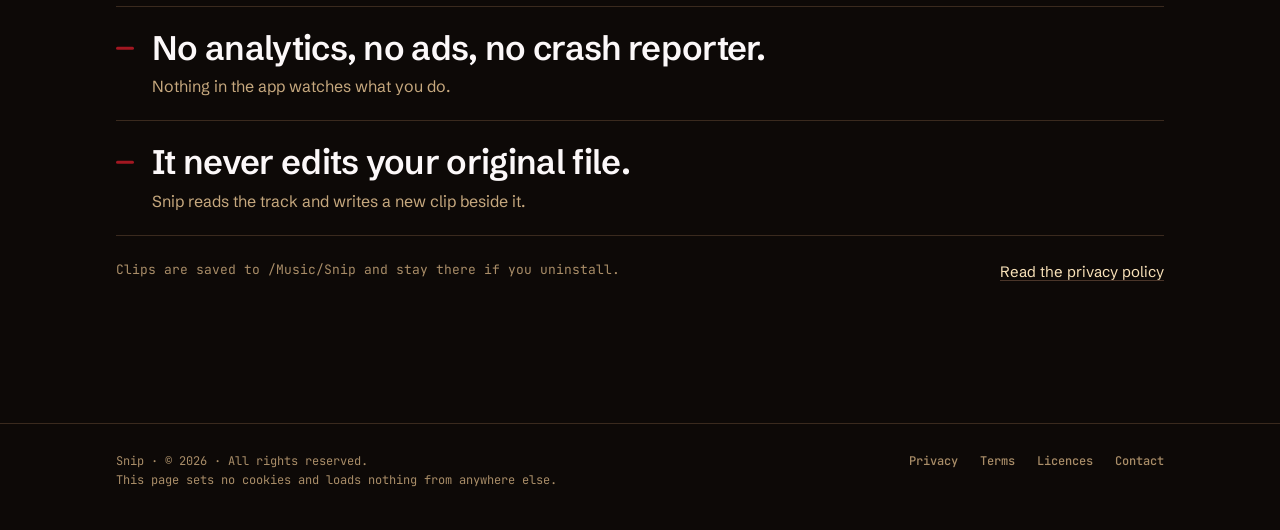
==== commit 47cc8299: "Rebuild the site by hand in Snip's design language - Home page is a working copy of the editor: drag" ====
--- a/index.html
+++ b/index.html
@@ -1,316 +1,178 @@
-<!DOCTYPE html>
+<!doctype html>
 <html lang="en">
 <head>
-  <meta charset="UTF-8">
-  <meta name="viewport" content="width=device-width, initial-scale=1.0">
-  <title>Snip: Ringtone & Audio Trimmer — Local-first Android Audio Editor</title>
-  <meta name="description" content="Trim any song to the part you love. Millisecond-precise, zero-click loops, native LAME MP3 & Vorbis OGG encoding, and instant contact ringtone assignment. 100% local, no analytics.">
-  <link rel="stylesheet" href="style.css">
-  <link rel="icon" type="image/png" href="assets/snip-01-icon-512.png">
+<meta charset="utf-8">
+<meta name="viewport" content="width=device-width, initial-scale=1">
+<meta http-equiv="Content-Security-Policy" content="default-src 'self'; img-src 'self'; style-src 'self'; script-src 'self'; font-src 'self'; media-src 'self'; connect-src 'none'; base-uri 'none'; form-action 'none'">
+<meta name="referrer" content="no-referrer">
+<title>Snip — trim any song to the part you love</title>
+<meta name="description" content="Snip is an Android audio trimmer and ringtone maker with a real waveform editor: millisecond zoom, zero-crossing snaps, seam preview. No account, no internet permission.">
+<meta name="theme-color" content="#0D0907">
+<link rel="icon" href="assets/icon.svg" type="image/svg+xml">
+<link rel="apple-touch-icon" href="assets/snip-01-icon-512.png">
+<link rel="preload" href="assets/fonts/schibsted-grotesk-latin.woff2" as="font" type="font/woff2" crossorigin>
+<link rel="preload" href="assets/fonts/jetbrains-mono-latin.woff2" as="font" type="font/woff2" crossorigin>
+<link rel="stylesheet" href="assets/site.css">
+<script src="assets/editor.js" defer></script>
 </head>
 <body>
-  <!-- HEADER / NAV -->
-  <header class="navbar">
-    <div class="container">
-      <a href="index.html" class="nav-brand">
-        <div class="brand-badge">
-          <svg viewBox="0 0 24 24"><path d="M6 3a3 3 0 0 0-3 3c0 1.3.8 2.4 2 2.8V10l3.3 2.5L5 15.2V15a3 3 0 1 0 1.2 2.4l3.8-2.9 3.8 2.9A3 3 0 1 0 18 15v.2l-3.3-2.7L18 10V8.8A3 3 0 0 0 21 6a3 3 0 0 0-3-3 3 3 0 0 0-2.8 2H9.8A3 3 0 0 0 6 3zm0 2a1 1 0 1 1 0 2 1 1 0 0 1 0-2zm12 0a1 1 0 1 1 0 2 1 1 0 0 1 0-2zm-12 12a1 1 0 1 1 0 2 1 1 0 0 1 0-2zm12 0a1 1 0 1 1 0 2 1 1 0 0 1 0-2z"/></svg>
+<a class="skip" href="#main">Skip to content</a>
+
+<header class="top">
+  <div class="wrap">
+    <a class="brand" href="./" aria-label="Snip, home"><img src="assets/icon.svg" alt="" width="28" height="28">Snip</a>
+    <nav aria-label="Legal">
+      <a href="privacy.html">Privacy</a>
+      <a href="terms.html">Terms</a>
+      <a href="licenses.html">Licences</a>
+    </nav>
+  </div>
+</header>
+
+<main id="main">
+  <section class="hero wrap" aria-labelledby="h1">
+    <div class="micro">Snip &middot; audio trimmer for Android</div>
+    <div class="hero-head">
+      <h1 id="h1">Trim any song to the part you love.</h1>
+      <div>
+        <p class="lede">Pick a track, drag two handles, hear the fade. Snip lands on the nearest zero crossing, so the loop never clicks.</p>
+        <div class="status">
+          <span class="soon">Coming soon to Google Play</span>
+          <span>Android 8.0 and up</span>
         </div>
-        <span>Snip</span>
-      </a>
-      <nav class="nav-links">
-        <a href="#features">Features</a>
-        <a href="#screenshots">Screenshots</a>
-        <a href="#specs">Specifications</a>
-        <a href="privacy.html">Privacy</a>
-        <a href="licenses.html">Licences</a>
-      </nav>
-      <div class="nav-actions">
-        <span class="btn btn-primary btn-sm" aria-disabled="true">Coming to Google Play</span>
       </div>
     </div>
-  </header>
 
-  <!-- HERO SECTION -->
-  <section class="hero">
-    <div class="container">
-      <div class="pill-tag"><span class="dot"></span> Local-first Android Audio Trimmer</div>
-      <h1 class="hero-title">Trim any song to the <span class="highlight">part you love</span>.</h1>
-      <p class="hero-subtitle">Millisecond-precise waveform editing, zero-click loop auditioning, and instant ringtone assignment. 100% offline — no ads, no trackers, no accounts.</p>
-
-      <div class="hero-cta-group">
-        <span class="btn btn-primary btn-lg" aria-disabled="true">Coming soon to Google Play</span>
-        <a href="privacy.html" class="btn btn-secondary btn-lg">Read the privacy pledge</a>
+    <div class="editor" aria-label="Try the editor">
+      <div class="ed-bar">
+        <div class="ed-track">
+          <div class="t">Midnight in Sector 7</div>
+          <div class="m">Kite Season &middot; 3:48 &middot; demo track, synthesised in your browser</div>
+        </div>
+        <button class="chip" type="button" data-snap aria-pressed="true">
+          <svg viewBox="0 0 24 24" aria-hidden="true"><path d="M3 12h18" stroke="currentColor" stroke-width="1.5" stroke-dasharray="2 2.5" fill="none"/><path d="M9 12c1.5-6 3 6 4.5 0" stroke="currentColor" stroke-width="1.75" stroke-linecap="round" fill="none"/></svg>
+          zero crossing
+        </button>
       </div>
 
-      <div class="hero-trust">
-        <span><svg viewBox="0 0 24 24" fill="currentColor"><path d="M12 1L3 5v6c0 5.55 3.84 10.74 9 12 5.16-1.26 9-6.45 9-12V5l-9-4zm-2 16l-4-4 1.41-1.41L10 14.17l6.59-6.59L18 9l-8 8z"/></svg> Zero Telemetry</span>
-        <span>•</span>
-        <span><svg viewBox="0 0 24 24" fill="currentColor"><path d="M12 1L3 5v6c0 5.55 3.84 10.74 9 12 5.16-1.26 9-6.45 9-12V5l-9-4zm-2 16l-4-4 1.41-1.41L10 14.17l6.59-6.59L18 9l-8 8z"/></svg> Native NDK Codecs</span>
-        <span>•</span>
-        <span><svg viewBox="0 0 24 24" fill="currentColor"><path d="M12 1L3 5v6c0 5.55 3.84 10.74 9 12 5.16-1.26 9-6.45 9-12V5l-9-4zm-2 16l-4-4 1.41-1.41L10 14.17l6.59-6.59L18 9l-8 8z"/></svg> Min SDK 26 (Android 8.0+)</span>
+      <div class="ed-stage" data-editor>
+        <canvas role="img" aria-label="Waveform with a selected region between two trim handles"></canvas>
+        <button class="handle-target" type="button" data-h="in" role="slider" aria-label="In point" aria-valuemin="0" aria-valuemax="228"></button>
+        <button class="handle-target" type="button" data-h="out" role="slider" aria-label="Out point" aria-valuemin="0" aria-valuemax="228"></button>
+        <div class="pill" aria-hidden="true"><span class="h">IN</span><span class="d"></span><span class="v"></span><span class="n"></span></div>
+      </div>
+      <div class="ruler" data-ruler aria-hidden="true"></div>
+
+      <div class="readout">
+        <div class="ph" data-ph>0:41.220</div>
+        <div class="view">view 8.26 s &middot; fades 0.35 s in, 0.60 s out</div>
       </div>
 
-      <div class="hero-showcase">
-        <img src="assets/snip-02-feature-graphic-1024x500.png" alt="Snip Feature Graphic" class="hero-feature-graphic" width="1024" height="500">
+      <div class="ed-controls">
+        <div class="tc" data-box-in><div class="k">IN</div><div class="v" data-in>0:41.220</div></div>
+        <div class="tc len"><div class="k">LENGTH</div><div class="v"><span data-len>4.860</span><small>s</small></div></div>
+        <div class="tc" data-box-out><div class="k">OUT</div><div class="v" data-out>0:46.080</div></div>
+        <div class="transport">
+          <button class="round" type="button" data-seam aria-pressed="false" aria-label="Loop the seam: the end of the clip straight into its start">
+            <svg viewBox="0 0 24 24" aria-hidden="true"><path d="M4 12h5M15 12h5M11 5v14M13 5v14" stroke="currentColor" stroke-width="1.75" stroke-linecap="round" fill="none"/></svg>
+          </button>
+          <button class="play" type="button" data-play aria-pressed="false" aria-label="Play or pause the selection">
+            <svg class="i-play" viewBox="0 0 24 24" aria-hidden="true"><path d="M7 4.8v14.4L19.5 12z" fill="currentColor"/></svg>
+            <svg class="i-pause" viewBox="0 0 24 24" aria-hidden="true"><path d="M7.5 4.5v15M16.5 4.5v15" stroke="currentColor" stroke-width="3.2" stroke-linecap="round" fill="none"/></svg>
+          </button>
+        </div>
+      </div>
+    </div>
+    <p class="ed-note">Drag a handle and let go &mdash; it moves to the nearest zero crossing and tells you by how much. Tap the wave to play from there. With a handle focused, <kbd>&larr;</kbd> <kbd>&rarr;</kbd> nudge 10&nbsp;ms, <kbd>Shift</kbd> 100&nbsp;ms. Same maths as the app.</p>
+    <div class="sr-only" aria-live="polite" data-live></div>
+  </section>
+
+  <section class="section wrap" aria-labelledby="s1">
+    <div class="sec-head"><span class="num">01</span><h2 id="s1">Precision</h2><span class="rule"></span></div>
+    <p class="big">Trim to the beat, not to the second.</p>
+    <div class="three">
+      <div>
+        <h3>Down to the millisecond.</h3>
+        <p>Pinch the waveform down to an 80&nbsp;ms window. Nudge either handle in 10 or 100&nbsp;ms steps, or type the timecode if you already know it.</p>
+        <div class="spec">80 ms view &middot; &plusmn;10 ms &middot; m:ss.mmm</div>
+      </div>
+      <div>
+        <h3>It snaps to something real.</h3>
+        <p>Let go of a handle and it moves to the nearest zero crossing. Turn on the beat grid and it lands on the beat Snip found in the track.</p>
+        <div class="spec">&plusmn;8 ms search &middot; 40&ndash;220 bpm</div>
+      </div>
+      <div>
+        <h3>Hear the join before you save.</h3>
+        <p>Seam preview plays the last second before <span class="mono">out</span> straight into the first second after <span class="mono">in</span>. It&rsquo;s the only honest way to judge a loop.</p>
+        <div class="spec">1.1 s &rarr; 1.1 s, looped</div>
       </div>
     </div>
   </section>
 
-  <!-- FOUR FEATURE PILLARS -->
-  <section class="section" id="features">
-    <div class="container">
-      <div class="section-header">
-        <div class="section-eyebrow">Precision Audio Engineering</div>
-        <h2 class="section-title">Built for listeners who care about the cut.</h2>
-        <p class="section-description">Most ringtone makers guess. Snip gives you sample-accurate tools, musical rhythm snapping, and native audiophile encoders.</p>
+  <section class="section wrap" aria-labelledby="s2">
+    <div class="sec-head"><span class="num">02</span><h2 id="s2">The app</h2><span class="rule"></span></div>
+    <div class="shots">
+      <img src="assets/snip-03-editor-1080x1920.png" width="1080" height="1920" loading="lazy" alt="The editor: a waveform with in and out handles, the selection length, fades and snap controls.">
+      <img src="assets/snip-04-library-1080x1920.png" width="1080" height="1920" loading="lazy" alt="Choose a source: music, recordings and installed ringtones in one searchable list.">
+      <img src="assets/snip-05-assign-1080x1920.png" width="1080" height="1920" loading="lazy" alt="Use it as: default ringtone, alarm, notification sound, or one contact.">
+      <img src="assets/snip-06-clips-1080x1920.png" width="1080" height="1920" loading="lazy" alt="My clips: every clip you've made, with its format, size and where it's assigned.">
+    </div>
+  </section>
+
+  <section class="section wrap" aria-labelledby="s3">
+    <div class="sec-head"><span class="num">03</span><h2 id="s3">Use it</h2><span class="rule"></span></div>
+    <div class="split">
+      <div class="copy">
+        <p class="big">Then make it your ringtone.</p>
+        <p>Export as MP3, M4A or OGG, then assign it in one tap &mdash; to every call, to your alarm, to notifications, or to one person&rsquo;s calls only. The track you started from is never touched.</p>
+        <div class="formats"><span>MP3</span><span>M4A</span><span>OGG</span><span>128&ndash;320 kbps</span><span>record your own</span></div>
       </div>
-
-      <div class="features-grid">
-        <!-- Feature 1 -->
-        <div class="feature-card">
-          <div class="feature-icon-wrapper">
-            <svg width="28" height="28" viewBox="0 0 24 24" fill="currentColor"><path d="M12 3v10.55c-.59-.34-1.27-.55-2-.55-2.21 0-4 1.79-4 4s1.79 4 4 4 4-1.79 4-4V7h4V3h-6z"/></svg>
-          </div>
-          <h3>Trim to the beat, not to the second</h3>
-          <p>Pinch-to-zoom into millisecond resolutions. Dual tactile handles automatically snap to waveform zero-crossings to eliminate audible clicks, plus automatic tempo (BPM) beat quantization.</p>
-          <div class="feature-tag">Zero-Crossing Detection</div>
+      <div class="dest" role="list">
+        <div role="listitem">
+          <svg viewBox="0 0 24 24" aria-hidden="true"><path d="M8 4.5h8a1.5 1.5 0 011.5 1.5v12A1.5 1.5 0 0116 19.5H8A1.5 1.5 0 016.5 18V6A1.5 1.5 0 018 4.5z" stroke="currentColor" stroke-width="1.75" fill="none"/><path d="M10.5 16.5h3" stroke="currentColor" stroke-width="1.75" stroke-linecap="round" fill="none"/></svg>
+          <div><b>Default ringtone</b><small>Every incoming call</small></div>
         </div>
-
-        <!-- Feature 2 -->
-        <div class="feature-card">
-          <div class="feature-icon-wrapper">
-            <svg width="28" height="28" viewBox="0 0 24 24" fill="currentColor"><path d="M12 4V1L8 5l4 4V6c3.31 0 6 2.69 6 6 0 1.01-.25 1.97-.7 2.8l1.46 1.46C19.54 15.03 20 13.57 20 12c0-4.42-3.58-8-8-8zm0 14c-3.31 0-6-2.69-6-6 0-1.01.25-1.97.7-2.8L5.24 7.74C4.46 8.97 4 10.43 4 12c0 4.42 3.58 8 8 8v3l4-4-4-4v3z"/></svg>
-          </div>
-          <h3>Zero-click loop auditioning</h3>
-          <p>Hear how your ringtone loops before you commit. The dedicated seam-audition engine loops the transition between your OUT and IN boundaries with optional micro-fades for buttery smooth repeats.</p>
-          <div class="feature-tag">Real-Time Seam Preview</div>
+        <div role="listitem">
+          <svg viewBox="0 0 24 24" aria-hidden="true"><circle cx="12" cy="13" r="7" stroke="currentColor" stroke-width="1.75" fill="none"/><path d="M12 9.5V13l2.5 2M5 5l2.5 2M19 5l-2.5 2" stroke="currentColor" stroke-width="1.75" stroke-linecap="round" fill="none"/></svg>
+          <div><b>Alarm</b><small>Clock app alarms</small></div>
         </div>
-
-        <!-- Feature 3 -->
-        <div class="feature-card">
-          <div class="feature-icon-wrapper">
-            <svg width="28" height="28" viewBox="0 0 24 24" fill="currentColor"><path d="M19 9h-4V3H9v6H5l7 7 7-7zM5 18v2h14v-2H5z"/></svg>
-          </div>
-          <h3>Audiophile NDK encoders</h3>
-          <p>Android doesn't ship an MP3 or Vorbis encoder. Snip vendors custom-compiled C builds of LAME 3.100 and libvorbis with full 16 KB ELF alignment. Export in MP3, OGG Vorbis, or M4A (AAC) up to 320 kbps.</p>
-          <div class="feature-tag">LAME + libvorbis Native</div>
+        <div role="listitem">
+          <svg viewBox="0 0 24 24" aria-hidden="true"><path d="M6.5 17.5c1.2-1.4 1.4-2.6 1.4-5.5 0-2.8 1.6-5 4.1-5s4.1 2.2 4.1 5c0 2.9.2 4.1 1.4 5.5z" stroke="currentColor" stroke-width="1.75" stroke-linejoin="round" fill="none"/><path d="M10.5 20h3" stroke="currentColor" stroke-width="1.75" stroke-linecap="round" fill="none"/></svg>
+          <div><b>Notification sound</b><small>Messages and alerts</small></div>
         </div>
-
-        <!-- Feature 4 -->
-        <div class="feature-card">
-          <div class="feature-icon-wrapper">
-            <svg width="28" height="28" viewBox="0 0 24 24" fill="currentColor"><path d="M12 2C6.48 2 2 6.48 2 12s4.48 10 10 10 10-4.48 10-10S17.52 2 12 2zm-2 15l-5-5 1.41-1.41L10 14.17l7.59-7.59L19 8l-9 9z"/></svg>
-          </div>
-          <h3>One-tap assignment &amp; privacy</h3>
-          <p>Assign your clip directly to your default ringtone, notification chime, alarm, or a specific contact with masked phone numbers. Your original audio file is never touched.</p>
-          <div class="feature-tag">Non-Destructive Editing</div>
+        <div role="listitem">
+          <svg viewBox="0 0 24 24" aria-hidden="true"><circle cx="12" cy="9" r="3.5" stroke="currentColor" stroke-width="1.75" fill="none"/><path d="M5.5 19.5c0-3.3 2.9-5 6.5-5s6.5 1.7 6.5 5" stroke="currentColor" stroke-width="1.75" stroke-linecap="round" fill="none"/></svg>
+          <div><b>One contact only</b><small>Only their calls use the clip</small></div>
         </div>
       </div>
     </div>
   </section>
 
-  <!-- SCREENSHOT SHOWCASE -->
-  <section class="section" id="screenshots" style="background: var(--bg-dark);">
-    <div class="container">
-      <div class="section-header">
-        <div class="section-eyebrow">Visual Tour</div>
-        <h2 class="section-title">Designed for focus, crafted in dark espresso.</h2>
-        <p class="section-description">A dark-only interface with high contrast Banana Mania text and glowing Madder red bounds. Every screen optimized for one-handed thumb reach.</p>
-      </div>
-
-      <div class="gallery-grid">
-        <!-- Frame 1 -->
-        <div class="gallery-card">
-          <div class="gallery-img-wrap">
-            <img src="assets/snip-03-editor-1080x1920.png" alt="Snip Editor Screen" loading="lazy">
-          </div>
-          <div class="gallery-caption">
-            <div class="eyebrow">The Editor</div>
-            <h4>Trim to the beat, not to the second.</h4>
-            <p>Pinch to millisecond zoom. Handles snap to zero crossings.</p>
-          </div>
-        </div>
-
-        <!-- Frame 2 -->
-        <div class="gallery-card">
-          <div class="gallery-img-wrap">
-            <img src="assets/snip-04-library-1080x1920.png" alt="Snip Library Screen" loading="lazy">
-          </div>
-          <div class="gallery-caption">
-            <div class="eyebrow">Your Library</div>
-            <h4>Any song already on your phone.</h4>
-            <p>Music, recordings and installed ringtones in one clean list.</p>
-          </div>
-        </div>
-
-        <!-- Frame 3 -->
-        <div class="gallery-card">
-          <div class="gallery-img-wrap">
-            <img src="assets/snip-05-assign-1080x1920.png" alt="Snip Assign Screen" loading="lazy">
-          </div>
-          <div class="gallery-caption">
-            <div class="eyebrow">One Tap</div>
-            <h4>Ringtone, alarm, or one contact.</h4>
-            <p>Assign it in place. Your source track is never touched.</p>
-          </div>
-        </div>
-
-        <!-- Frame 4 -->
-        <div class="gallery-card">
-          <div class="gallery-img-wrap">
-            <img src="assets/snip-06-clips-1080x1920.png" alt="Snip Saved Clips Screen" loading="lazy">
-          </div>
-          <div class="gallery-caption">
-            <div class="eyebrow">My Clips</div>
-            <h4>Every cut you've ever made, kept.</h4>
-            <p>Re-open any clip at its exact in and out points.</p>
-          </div>
-        </div>
-      </div>
+  <section class="section wrap" aria-labelledby="s4">
+    <div class="sec-head"><span class="num">04</span><h2 id="s4">What it doesn&rsquo;t do</h2><span class="rule"></span></div>
+    <ul class="nots">
+      <li><div>No account.<span>Open it and start trimming. There is nothing to sign up for.</span></div></li>
+      <li><div>No internet permission.<span>Snip doesn&rsquo;t ask Android for network access, so it can&rsquo;t send anything anywhere.</span></div></li>
+      <li><div>No analytics, no ads, no crash reporter.<span>Nothing in the app watches what you do.</span></div></li>
+      <li><div>It never edits your original file.<span>Snip reads the track and writes a new clip beside it.</span></div></li>
+    </ul>
+    <div class="after">
+      <span class="mono">Clips are saved to /Music/Snip and stay there if you uninstall.</span>
+      <a href="privacy.html">Read the privacy policy</a>
     </div>
   </section>
+</main>
 
-  <!-- SPECIFICATIONS TABLE -->
-  <section class="section" id="specs">
-    <div class="container">
-      <div class="section-header">
-        <div class="section-eyebrow">Technical Architecture</div>
-        <h2 class="section-title">Engineered without compromises.</h2>
-        <p class="section-description">A multi-module Kotlin Multiplatform project using modern Jetpack Compose, SQLDelight, and NDK C audio toolchains.</p>
-      </div>
-
-      <div class="specs-table-wrapper">
-        <table class="specs-table">
-          <thead>
-            <tr>
-              <th>Component</th>
-              <th>Specification</th>
-              <th>Implementation Details</th>
-            </tr>
-          </thead>
-          <tbody>
-            <tr>
-              <td><strong>Decoding Engine</strong></td>
-              <td class="mono">MP3, AAC, FLAC, OGG, WAV</td>
-              <td>Platform <code>MediaExtractor</code> + dedicated <code>MediaCodec</code> threads with PCM windowing</td>
-            </tr>
-            <tr>
-              <td><strong>MP3 Encoder</strong></td>
-              <td class="mono">LAME 3.100 (C via NDK)</td>
-              <td>CBR 128 / 192 / 256 / 320 kbps with ID3v2 tag generation</td>
-            </tr>
-            <tr>
-              <td><strong>OGG Encoder</strong></td>
-              <td class="mono">libvorbis 1.3.7 + libogg 1.3.5</td>
-              <td>Variable quality float encoding with Vorbis comment framing</td>
-            </tr>
-            <tr>
-              <td><strong>M4A Encoder</strong></td>
-              <td class="mono">MediaCodec AAC-LC</td>
-              <td>Hardware-accelerated with EMUI 9 / Kirin <code>csd-0</code> packet guards</td>
-            </tr>
-            <tr>
-              <td><strong>ELF Alignment</strong></td>
-              <td class="mono">16 KB Page Aligned (0x4000)</td>
-              <td>Fully compliant with Android 15+ 16 KB kernel page requirements</td>
-            </tr>
-            <tr>
-              <td><strong>Database</strong></td>
-              <td class="mono">SQLDelight + SQLite</td>
-              <td>Zero-reflection local clip metadata persistence</td>
-            </tr>
-            <tr>
-              <td><strong>UI Framework</strong></td>
-              <td class="mono">Compose Multiplatform</td>
-              <td>Imperative playhead canvas, 60 fps Kirin 710 benchmarked drag physics</td>
-            </tr>
-            <tr>
-              <td><strong>OS Compatibility</strong></td>
-              <td class="mono">Android 8.0+ (API 26 to 37)</td>
-              <td>Tested on Huawei Y9 2019 (EMUI 9) and Pixel 10 Pro XL</td>
-            </tr>
-          </tbody>
-        </table>
-      </div>
-    </div>
-  </section>
-
-  <!-- PRIVACY BANNER -->
-  <section class="section">
-    <div class="container">
-      <div class="privacy-banner">
-        <div class="privacy-content">
-          <div class="pill-tag"><span class="dot"></span> The Snip Privacy Pledge</div>
-          <h3>Your music belongs on your phone. Not on our servers.</h3>
-          <p>Most audio utilities send analytics, crash logs, or compressed audio to cloud endpoints. Snip doesn't even have the permission to talk to the internet.</p>
-          <a href="privacy.html" class="btn btn-secondary">Read Full Privacy Policy</a>
-        </div>
-        <ul class="privacy-points">
-          <li>
-            <svg width="20" height="20" viewBox="0 0 24 24" fill="currentColor"><path d="M12 2C6.48 2 2 6.48 2 12s4.48 10 10 10 10-4.48 10-10S17.52 2 12 2zm-2 15l-5-5 1.41-1.41L10 14.17l7.59-7.59L19 8l-9 9z"/></svg>
-            <span>No <code>INTERNET</code> permission in manifest</span>
-          </li>
-          <li>
-            <svg width="20" height="20" viewBox="0 0 24 24" fill="currentColor"><path d="M12 2C6.48 2 2 6.48 2 12s4.48 10 10 10 10-4.48 10-10S17.52 2 12 2zm-2 15l-5-5 1.41-1.41L10 14.17l7.59-7.59L19 8l-9 9z"/></svg>
-            <span>Zero third-party analytics or crash trackers</span>
-          </li>
-          <li>
-            <svg width="20" height="20" viewBox="0 0 24 24" fill="currentColor"><path d="M12 2C6.48 2 2 6.48 2 12s4.48 10 10 10 10-4.48 10-10S17.52 2 12 2zm-2 15l-5-5 1.41-1.41L10 14.17l7.59-7.59L19 8l-9 9z"/></svg>
-            <span>Contact phone numbers masked in memory</span>
-          </li>
-          <li>
-            <svg width="20" height="20" viewBox="0 0 24 24" fill="currentColor"><path d="M12 2C6.48 2 2 6.48 2 12s4.48 10 10 10 10-4.48 10-10S17.52 2 12 2zm-2 15l-5-5 1.41-1.41L10 14.17l7.59-7.59L19 8l-9 9z"/></svg>
-            <span>Original source files never modified</span>
-          </li>
-        </ul>
-      </div>
-    </div>
-  </section>
-
-  <!-- FOOTER -->
-  <footer class="footer">
-    <div class="container">
-      <div class="footer-top">
-        <div class="footer-brand">
-          <div class="nav-brand">
-            <div class="brand-badge">
-              <svg viewBox="0 0 24 24"><path d="M6 3a3 3 0 0 0-3 3c0 1.3.8 2.4 2 2.8V10l3.3 2.5L5 15.2V15a3 3 0 1 0 1.2 2.4l3.8-2.9 3.8 2.9A3 3 0 1 0 18 15v.2l-3.3-2.7L18 10V8.8A3 3 0 0 0 21 6a3 3 0 0 0-3-3 3 3 0 0 0-2.8 2H9.8A3 3 0 0 0 6 3zm0 2a1 1 0 1 1 0 2 1 1 0 0 1 0-2zm12 0a1 1 0 1 1 0 2 1 1 0 0 1 0-2zm-12 12a1 1 0 1 1 0 2 1 1 0 0 1 0-2zm12 0a1 1 0 1 1 0 2 1 1 0 0 1 0-2z"/></svg>
-            </div>
-            <span>Snip</span>
-          </div>
-          <p>Local-first, millisecond-precise audio trimming and ringtone maker for Android.</p>
-        </div>
-        <div class="footer-nav">
-          <div class="footer-col">
-            <h5>Navigation</h5>
-            <ul>
-              <li><a href="#features">Features</a></li>
-              <li><a href="#screenshots">Screenshots</a></li>
-              <li><a href="#specs">Specifications</a></li>
-            </ul>
-          </div>
-          <div class="footer-col">
-            <h5>Legal</h5>
-            <ul>
-              <li><a href="privacy.html">Privacy Policy</a></li>
-              <li><a href="terms.html">Terms of Service</a></li>
-              <li><a href="licenses.html">Open-Source Licences</a></li>
-            </ul>
-          </div>
-          <div class="footer-col">
-            <h5>Development</h5>
-            <ul>
-              <li><a href="https://github.com/shayann07/snip-site/issues" target="_blank" rel="noopener">Contact &amp; support</a></li>
-            </ul>
-          </div>
-        </div>
-      </div>
-      <div class="footer-bottom">
-        <div>&copy; 2026 Snip. All rights reserved. Includes open-source components &mdash; see <a href="licenses.html">Licences</a>.</div>
-        <div>No cookies. No tracking. 100% offline.</div>
-      </div>
-    </div>
-  </footer>
+<footer class="foot">
+  <div class="wrap">
+    <p>Snip &middot; &copy; 2026 &middot; All rights reserved.<br>This page sets no cookies and loads nothing from anywhere else.</p>
+    <nav aria-label="Footer">
+      <a href="privacy.html">Privacy</a>
+      <a href="terms.html">Terms</a>
+      <a href="licenses.html">Licences</a>
+      <a href="https://github.com/shayann07/snip-site/issues">Contact</a>
+    </nav>
+  </div>
+</footer>
 </body>
 </html>
--- a/assets/site.css
+++ b/assets/site.css
@@ -0,0 +1,329 @@
+/* Snip — site stylesheet.
+   Every value here comes from the Snip design system v1.2: the same espresso grounds, Banana Mania ink,
+   Madder for action and Clear Sky only for things that move. Hairlines, not shadows. */
+
+@font-face {
+  font-family: "Schibsted Grotesk";
+  src: url("fonts/schibsted-grotesk-latin.woff2") format("woff2");
+  font-weight: 400 700;
+  font-style: normal;
+  font-display: swap;
+}
+@font-face {
+  font-family: "JetBrains Mono";
+  src: url("fonts/jetbrains-mono-latin.woff2") format("woff2");
+  font-weight: 400 700;
+  font-style: normal;
+  font-display: swap;
+}
+
+:root {
+  --ground: #0D0907;
+  --surface: #17100C;
+  --surface-2: #211710;
+  --walnut: #2E2118;
+  --line: #3A2A1E;
+  --line-strong: #4A3529;
+  --bed: #120C09;
+  --ink: #FAE3BA;
+  --ink-max: #FCF8F9;
+  --ink-2: #C6A87E;
+  --ink-3: #A98D68;
+  --ink-4: #8A6F55;
+  --wave-dim: #6B4E36;
+  --action: #A21721;
+  --action-hover: #B41B26;
+  --action-pressed: #7C1119;
+  --live: #A9D8FF;
+
+  --sans: "Schibsted Grotesk", "Helvetica Neue", Helvetica, Arial, sans-serif;
+  --mono: "JetBrains Mono", ui-monospace, "SFMono-Regular", Menlo, Consolas, monospace;
+
+  --gutter: clamp(20px, 5vw, 56px);
+  --measure: 1160px;
+  --ease: cubic-bezier(.2, 0, 0, 1);
+  --ease-enter: cubic-bezier(.05, .7, .1, 1);
+
+  color-scheme: dark;
+}
+
+*, *::before, *::after { box-sizing: border-box; }
+
+html { -webkit-text-size-adjust: 100%; }
+
+body {
+  margin: 0;
+  background: var(--ground);
+  color: var(--ink-2);
+  font: 400 17px/1.55 var(--sans);
+  -webkit-font-smoothing: antialiased;
+  -moz-osx-font-smoothing: grayscale;
+  text-rendering: optimizeLegibility;
+}
+
+::selection { background: var(--action); color: var(--ink); }
+
+a { color: var(--ink); text-decoration: underline; text-decoration-color: var(--line-strong); text-underline-offset: 3px; transition: text-decoration-color 200ms var(--ease), color 200ms var(--ease); }
+a:hover { text-decoration-color: var(--ink); }
+a:focus-visible, button:focus-visible, [tabindex]:focus-visible { outline: 2px solid var(--live); outline-offset: 3px; border-radius: 6px; }
+
+img { max-width: 100%; display: block; }
+
+.wrap { max-width: var(--measure); margin: 0 auto; padding-inline: var(--gutter); }
+
+.mono { font-family: var(--mono); }
+.micro {
+  font: 700 11px/1.3 var(--mono);
+  letter-spacing: 0.16em;
+  text-transform: uppercase;
+  color: var(--ink-3);
+}
+
+.skip { position: absolute; left: -9999px; }
+.skip:focus { left: var(--gutter); top: 12px; background: var(--surface-2); padding: 10px 14px; border-radius: 10px; z-index: 10; }
+
+/* ---------- header ---------- */
+
+.top { border-bottom: 1px solid var(--line); }
+.top .wrap { display: flex; align-items: center; justify-content: space-between; min-height: 64px; gap: 16px; }
+.brand { display: inline-flex; align-items: center; gap: 10px; text-decoration: none; color: var(--ink); font-weight: 600; font-size: 17px; letter-spacing: -0.02em; }
+.brand img { width: 28px; height: 28px; border-radius: 6px; }
+.top nav { display: flex; gap: clamp(14px, 3vw, 28px); }
+.top nav a { font: 500 12px/1 var(--mono); letter-spacing: 0.08em; text-transform: uppercase; color: var(--ink-3); text-decoration: none; padding: 16px 0; }
+.top nav a:hover, .top nav a[aria-current="page"] { color: var(--ink); }
+
+/* ---------- hero ---------- */
+
+.hero { padding-block: clamp(48px, 9vw, 104px) 0; }
+.hero-head { display: grid; grid-template-columns: minmax(0, 1.55fr) minmax(0, 1fr); gap: clamp(24px, 5vw, 64px); align-items: end; }
+.hero h1 {
+  margin: 18px 0 0;
+  font-size: clamp(42px, 7.2vw, 92px);
+  line-height: 0.98;
+  font-weight: 600;
+  letter-spacing: -0.035em;
+  color: var(--ink-max);
+  text-wrap: balance;
+}
+.hero .lede { margin: 0; max-width: 34ch; font-size: 18px; line-height: 1.5; color: var(--ink-2); text-wrap: pretty; }
+.hero .status { margin-top: 22px; display: flex; flex-wrap: wrap; gap: 8px 18px; }
+.hero .status span { font: 500 12px/1.4 var(--mono); color: var(--ink-3); letter-spacing: 0.02em; }
+.hero .status span::before { content: ""; display: inline-block; width: 6px; height: 6px; border-radius: 99px; background: var(--line-strong); margin-right: 9px; vertical-align: 2px; }
+.hero .status .soon::before { background: var(--action); }
+
+/* ---------- the live editor ---------- */
+
+.editor { margin-top: clamp(40px, 6vw, 72px); border: 1px solid var(--line); border-radius: 20px; background: var(--surface); overflow: hidden; }
+.ed-bar { display: flex; align-items: center; justify-content: space-between; gap: 16px; padding: 14px 18px; border-bottom: 1px solid var(--surface-2); flex-wrap: wrap; }
+.ed-track .t { color: var(--ink-max); font-weight: 600; font-size: 16px; letter-spacing: -0.01em; }
+.ed-track .m { font: 400 12px/1.4 var(--mono); color: var(--ink-3); margin-top: 2px; }
+
+.chip {
+  display: inline-flex; align-items: center; gap: 7px; height: 36px; padding: 0 13px;
+  border-radius: 9px; border: 1px solid var(--line); background: var(--surface);
+  color: var(--ink-3); font: 400 12px/1 var(--mono); cursor: pointer;
+  transition: background 200ms var(--ease), border-color 200ms var(--ease), color 200ms var(--ease);
+}
+.chip[aria-pressed="true"] { background: rgba(162, 23, 33, 0.2); border-color: var(--action); color: var(--ink); }
+.chip svg { width: 15px; height: 15px; }
+
+.ed-stage { position: relative; background: var(--bed); }
+.ed-stage canvas { display: block; width: 100%; height: 200px; cursor: ew-resize; touch-action: pan-y; }
+.handle-target {
+  position: absolute; top: 0; width: 48px; height: 100%; margin-left: -24px;
+  background: transparent; border: 0; padding: 0; pointer-events: none;
+}
+.handle-target:focus-visible { outline: none; }
+.handle-target:focus-visible::after { content: ""; position: absolute; inset: 70px 9px; border: 2px solid var(--live); border-radius: 10px; }
+
+.pill {
+  position: absolute; left: 50%; top: 12px; transform: translate(-50%, 0);
+  height: 32px; padding: 0 6px 0 13px; border-radius: 999px;
+  background: rgba(23, 16, 12, 0.94); border: 1px solid var(--line-strong);
+  display: flex; align-items: center; gap: 9px; white-space: nowrap;
+  font: 400 11.5px/1 var(--mono); pointer-events: none;
+  opacity: 0; transition: opacity 200ms var(--ease);
+}
+.pill.on { opacity: 1; animation: rise 200ms var(--ease-enter) both; }
+.pill .h { color: var(--ink-3); font-weight: 700; letter-spacing: 0.1em; }
+.pill .d { color: var(--live); }
+.pill .v { color: var(--ink-max); }
+.pill .n { height: 22px; padding: 0 9px; border-radius: 999px; background: rgba(162, 23, 33, 0.32); color: var(--ink); display: grid; place-items: center; font-size: 10.5px; letter-spacing: 0.04em; }
+.pill .n:empty { display: none; }
+
+.ruler { position: relative; height: 28px; border-top: 1px solid var(--surface-2); }
+.ruler span { position: absolute; top: 9px; transform: translateX(-50%); font: 400 10px/1 var(--mono); color: var(--ink-3); white-space: nowrap; }
+.ruler i { position: absolute; top: 0; width: 1px; height: 5px; background: var(--line-strong); }
+
+.ed-controls { display: grid; grid-template-columns: 1fr 96px 1fr auto; gap: 8px; padding: 12px 18px 18px; align-items: stretch; }
+.tc { border: 1.5px solid var(--line); border-radius: 12px; background: var(--surface); padding: 12px 14px; min-width: 0; }
+.tc.len { background: var(--bed); text-align: center; }
+.tc.active { border-color: var(--action); background: rgba(162, 23, 33, 0.10); }
+.tc .k { font: 700 9.5px/1 var(--mono); letter-spacing: 0.16em; color: var(--ink-3); }
+.tc .v { font: 500 17px/1 var(--mono); color: var(--ink); margin-top: 8px; white-space: nowrap; }
+.tc.len .v { color: var(--ink-max); }
+.tc.len .v small { font-size: 11px; color: var(--ink-3); }
+
+.transport { display: flex; align-items: center; gap: 8px; padding-left: 8px; }
+.round {
+  width: 48px; height: 48px; border-radius: 999px; border: 1px solid var(--line); background: var(--surface);
+  color: var(--ink-2); display: grid; place-items: center; cursor: pointer;
+  transition: background 100ms var(--ease), color 200ms var(--ease), transform 100ms var(--ease);
+}
+.round:hover { background: var(--surface-2); color: var(--live); }
+.round:active { transform: scale(0.92); }
+.round[aria-pressed="true"] { color: var(--live); border-color: var(--line-strong); }
+.round svg { width: 22px; height: 22px; }
+.play {
+  width: 60px; height: 60px; border: 0; border-radius: 999px; background: var(--action); color: var(--ink);
+  display: grid; place-items: center; cursor: pointer;
+  box-shadow: 0 0 0 1px rgba(250, 227, 186, 0.10) inset, 0 8px 24px rgba(162, 23, 33, 0.32);
+  transition: background 100ms var(--ease), transform 100ms var(--ease);
+}
+.play:hover { background: var(--action-hover); }
+.play:active { background: var(--action-pressed); transform: scale(0.94); }
+.play svg { width: 28px; height: 28px; }
+.play .i-play { margin-left: 3px; }
+.play .i-pause, .play[aria-pressed="true"] .i-play { display: none; }
+.play[aria-pressed="true"] .i-pause { display: block; }
+
+.readout { display: flex; align-items: center; justify-content: space-between; gap: 12px; padding: 0 18px; height: 34px; border-top: 1px solid var(--surface-2); }
+.readout .ph { display: flex; align-items: center; gap: 8px; font: 500 13px/1 var(--mono); color: var(--ink-3); }
+.readout .ph::before { content: ""; width: 6px; height: 6px; border-radius: 99px; background: var(--line-strong); }
+.readout .ph.live { color: var(--live); }
+.readout .ph.live::before { background: var(--live); }
+.readout .view { font: 400 11px/1 var(--mono); color: var(--ink-3); }
+
+.ed-note { margin: 14px 2px 0; font: 400 12px/1.6 var(--mono); color: var(--ink-3); }
+.ed-note kbd { font: inherit; color: var(--ink-2); border: 1px solid var(--line); border-radius: 5px; padding: 1px 5px; }
+
+/* ---------- sections ---------- */
+
+.section { padding-block: clamp(72px, 11vw, 136px) 0; }
+.sec-head { display: flex; align-items: baseline; gap: 14px; margin-bottom: clamp(28px, 4vw, 44px); }
+.sec-head .num { font: 700 11px/1 var(--mono); letter-spacing: 0.16em; color: var(--action); }
+.sec-head h2 { margin: 0; font-size: 22px; font-weight: 600; letter-spacing: -0.01em; color: var(--ink-max); white-space: nowrap; }
+.sec-head .rule { flex: 1; height: 1px; background: var(--line); }
+
+.sr-only { position: absolute; width: 1px; height: 1px; overflow: hidden; clip: rect(0 0 0 0); white-space: nowrap; }
+.big + .three { margin-top: 44px; }
+
+.big {
+  margin: 0; max-width: 20ch;
+  font-size: clamp(32px, 4.6vw, 56px); line-height: 1.04; font-weight: 600; letter-spacing: -0.03em;
+  color: var(--ink-max); text-wrap: balance;
+}
+
+.three { display: grid; grid-template-columns: repeat(3, minmax(0, 1fr)); gap: 0; border-top: 1px solid var(--line); }
+.three > div { padding: 24px 28px 0 0; }
+.three > div + div { padding-left: 28px; border-left: 1px solid var(--line); }
+.three h3 { margin: 0; font-size: 19px; line-height: 1.25; font-weight: 600; letter-spacing: -0.01em; color: var(--ink); }
+.three p { margin: 10px 0 0; font-size: 16px; line-height: 1.55; }
+.three .spec { margin-top: 16px; font: 400 12px/1.4 var(--mono); color: var(--ink-3); }
+
+.shots { display: grid; grid-template-columns: repeat(4, minmax(0, 1fr)); gap: 14px; }
+.shots img { width: 100%; height: auto; border-radius: 18px; border: 1px solid var(--line); background: var(--surface); }
+
+.split { display: grid; grid-template-columns: minmax(0, 1fr) minmax(0, 1fr); gap: clamp(28px, 6vw, 80px); align-items: start; }
+.split .copy p:not(.big) { margin: 22px 0 0; max-width: 38ch; font-size: 17px; }
+.formats { margin-top: 26px; display: flex; flex-wrap: wrap; gap: 8px; }
+.formats span { height: 30px; padding: 0 11px; border-radius: 6px; background: var(--surface); border: 1px solid var(--line); display: inline-grid; place-items: center; font: 400 12px/1 var(--mono); color: var(--ink-2); }
+
+.dest { display: grid; gap: 6px; }
+.dest > div { display: flex; align-items: center; gap: 14px; min-height: 68px; padding: 10px 16px; border: 1px solid var(--line); border-radius: 12px; background: var(--surface); }
+.dest svg { width: 24px; height: 24px; color: var(--action); flex: 0 0 auto; }
+.dest b { display: block; font-weight: 500; font-size: 16px; color: var(--ink); }
+.dest small { display: block; font-size: 13px; color: var(--ink-3); margin-top: 2px; }
+
+.nots { list-style: none; margin: 0; padding: 0; border-top: 1px solid var(--line); }
+.nots li {
+  display: flex; gap: 18px; align-items: baseline; padding: 22px 0; border-bottom: 1px solid var(--line);
+  font-size: clamp(22px, 3vw, 34px); line-height: 1.15; font-weight: 600; letter-spacing: -0.02em; color: var(--ink-max);
+}
+.nots li::before { content: ""; flex: 0 0 auto; width: 18px; height: 3px; border-radius: 99px; background: var(--action); transform: translateY(-0.3em); }
+.nots li span { display: block; margin-top: 6px; font-size: 16px; font-weight: 400; letter-spacing: 0; line-height: 1.5; color: var(--ink-2); }
+.after { margin-top: 24px; display: flex; flex-wrap: wrap; gap: 10px 28px; justify-content: space-between; font-size: 15px; }
+.after .mono { font-size: 13px; color: var(--ink-3); }
+
+/* ---------- footer ---------- */
+
+.foot { margin-top: clamp(80px, 12vw, 140px); border-top: 1px solid var(--line); }
+.foot .wrap { display: flex; flex-wrap: wrap; justify-content: space-between; gap: 16px 28px; padding-block: 28px 40px; }
+.foot p { margin: 0; font: 400 12px/1.6 var(--mono); color: var(--ink-3); }
+.foot nav { display: flex; flex-wrap: wrap; gap: 8px 22px; }
+.foot nav a { font: 500 12px/1.6 var(--mono); color: var(--ink-3); text-decoration: none; }
+.foot nav a:hover { color: var(--ink); }
+
+/* ---------- documents (privacy, terms, licences) ---------- */
+
+.doc { max-width: 760px; padding-block: clamp(48px, 8vw, 88px) 0; }
+.doc h1 { margin: 16px 0 0; font-size: clamp(34px, 5vw, 48px); line-height: 1.02; font-weight: 600; letter-spacing: -0.03em; color: var(--ink-max); }
+.doc .updated { margin-top: 14px; font: 400 12px/1.5 var(--mono); color: var(--ink-3); }
+.doc .summary { margin: 32px 0 8px; padding: 18px 20px; border: 1px solid var(--line); border-left: 3px solid var(--action); border-radius: 12px; background: var(--surface); color: var(--ink); font-size: 17px; line-height: 1.55; }
+.doc h2 { display: flex; gap: 12px; align-items: baseline; margin: 52px 0 0; padding-top: 22px; border-top: 1px solid var(--line); font-size: 21px; line-height: 1.25; font-weight: 600; letter-spacing: -0.01em; color: var(--ink-max); }
+.doc h2 .n { font: 700 11px/1 var(--mono); letter-spacing: 0.16em; color: var(--action); flex: 0 0 auto; }
+.doc h3 { margin: 28px 0 0; font-size: 17px; font-weight: 600; color: var(--ink); }
+.doc p, .doc li { font-size: 17px; line-height: 1.65; }
+.doc p { margin: 14px 0 0; }
+.doc ul { margin: 14px 0 0; padding-left: 22px; }
+.doc li { margin-top: 6px; }
+.doc li::marker { color: var(--wave-dim); }
+.doc strong { color: var(--ink); font-weight: 600; }
+.doc code { font: 400 0.86em var(--mono); color: var(--ink); background: var(--surface-2); border: 1px solid var(--line); border-radius: 5px; padding: 1px 5px; overflow-wrap: anywhere; }
+.doc .caps { text-transform: uppercase; font-size: 14px; letter-spacing: 0.01em; line-height: 1.6; }
+
+.table-wrap { margin-top: 20px; border: 1px solid var(--line); border-radius: 12px; background: var(--surface); overflow: hidden; }
+.doc table, .doc tbody, .doc tr, .doc td { display: block; }
+.doc table { width: 100%; font-size: 15px; line-height: 1.55; }
+.doc thead { display: none; }
+.doc tr { padding: 16px 20px; border-top: 1px solid var(--line); }
+.doc tr:first-child { border-top: 0; }
+.doc td { padding: 0; color: var(--ink-2); }
+.doc td:first-child { color: var(--ink); font-weight: 600; font-size: 16px; overflow-wrap: anywhere; }
+.doc td + td { margin-top: 10px; }
+.doc td::before { content: attr(data-label); display: block; font: 700 10px/1.3 var(--mono); letter-spacing: 0.14em; text-transform: uppercase; color: var(--ink-3); margin-bottom: 4px; }
+.doc td:first-child::before { display: none; }
+@media (min-width: 760px) {
+  .doc tr { display: grid; grid-template-columns: 11rem minmax(0, 1fr); column-gap: 24px; }
+  .doc td:first-child { grid-row: 1 / span 3; }
+  .doc td + td { margin-top: 0; }
+  .doc td + td + td { margin-top: 10px; }
+  .doc td + td + td + td { margin-top: 10px; }
+}
+.doc .note { font-size: 14px; color: var(--ink-3); }
+
+.doc details { margin-top: 12px; border: 1px solid var(--line); border-radius: 12px; background: var(--surface); }
+.doc summary { cursor: pointer; padding: 14px 18px; font: 500 13px/1.4 var(--mono); color: var(--ink); list-style: none; display: flex; justify-content: space-between; gap: 16px; }
+.doc summary::-webkit-details-marker { display: none; }
+.doc summary::after { content: "+"; color: var(--ink-3); }
+.doc details[open] summary::after { content: "\2212"; }
+.doc details pre { margin: 0; padding: 18px; border-top: 1px solid var(--line); max-height: 480px; overflow: auto; white-space: pre-wrap; font: 400 12px/1.6 var(--mono); color: var(--ink-2); }
+
+/* ---------- motion ---------- */
+
+@keyframes rise { from { transform: translate(-50%, 12px); opacity: 0 } to { transform: translate(-50%, 0); opacity: 1 } }
+
+@media (prefers-reduced-motion: reduce) {
+  *, *::before, *::after { animation: none !important; transition: none !important; }
+}
+
+/* ---------- small screens ---------- */
+
+@media (max-width: 880px) {
+  .hero-head, .split { grid-template-columns: 1fr; }
+  .three { grid-template-columns: 1fr; border-top: 0; }
+  .three > div, .three > div + div { padding: 22px 0 0; border-left: 0; border-top: 1px solid var(--line); margin-top: 22px; }
+  .three > div:first-child { margin-top: 0; }
+  .shots { grid-template-columns: repeat(4, 72%); overflow-x: auto; scroll-snap-type: x mandatory; padding-bottom: 8px; }
+  .shots img { scroll-snap-align: start; }
+}
+
+@media (max-width: 620px) {
+  .ed-bar, .ed-controls { padding-inline: 14px; }
+  .ed-controls { grid-template-columns: 1fr 0.8fr 1fr; gap: 6px; }
+  .tc { padding: 10px; }
+  .tc .v { font-size: 15px; }
+  .transport { grid-column: 1 / -1; justify-content: center; padding: 8px 0 0; }
+  .ed-stage canvas { height: 176px; }
+  .readout .view { display: none; }
+}
